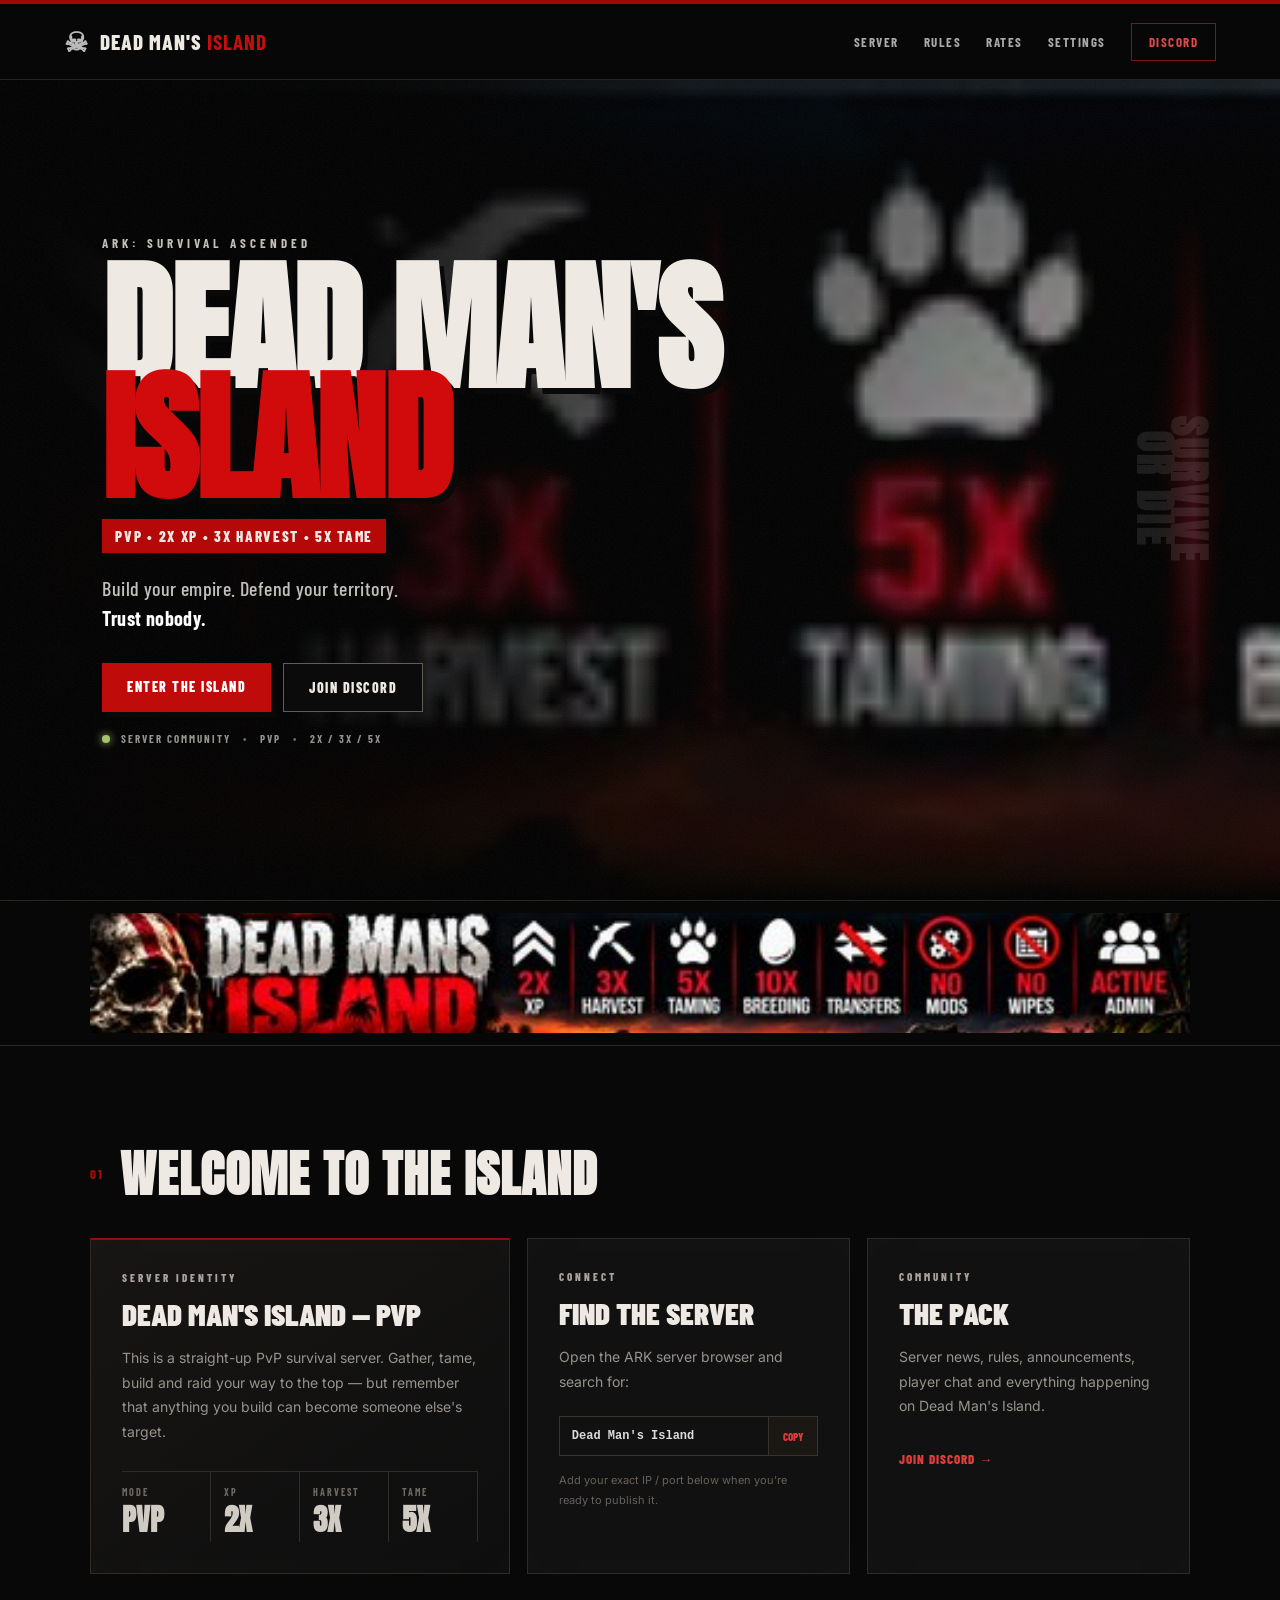
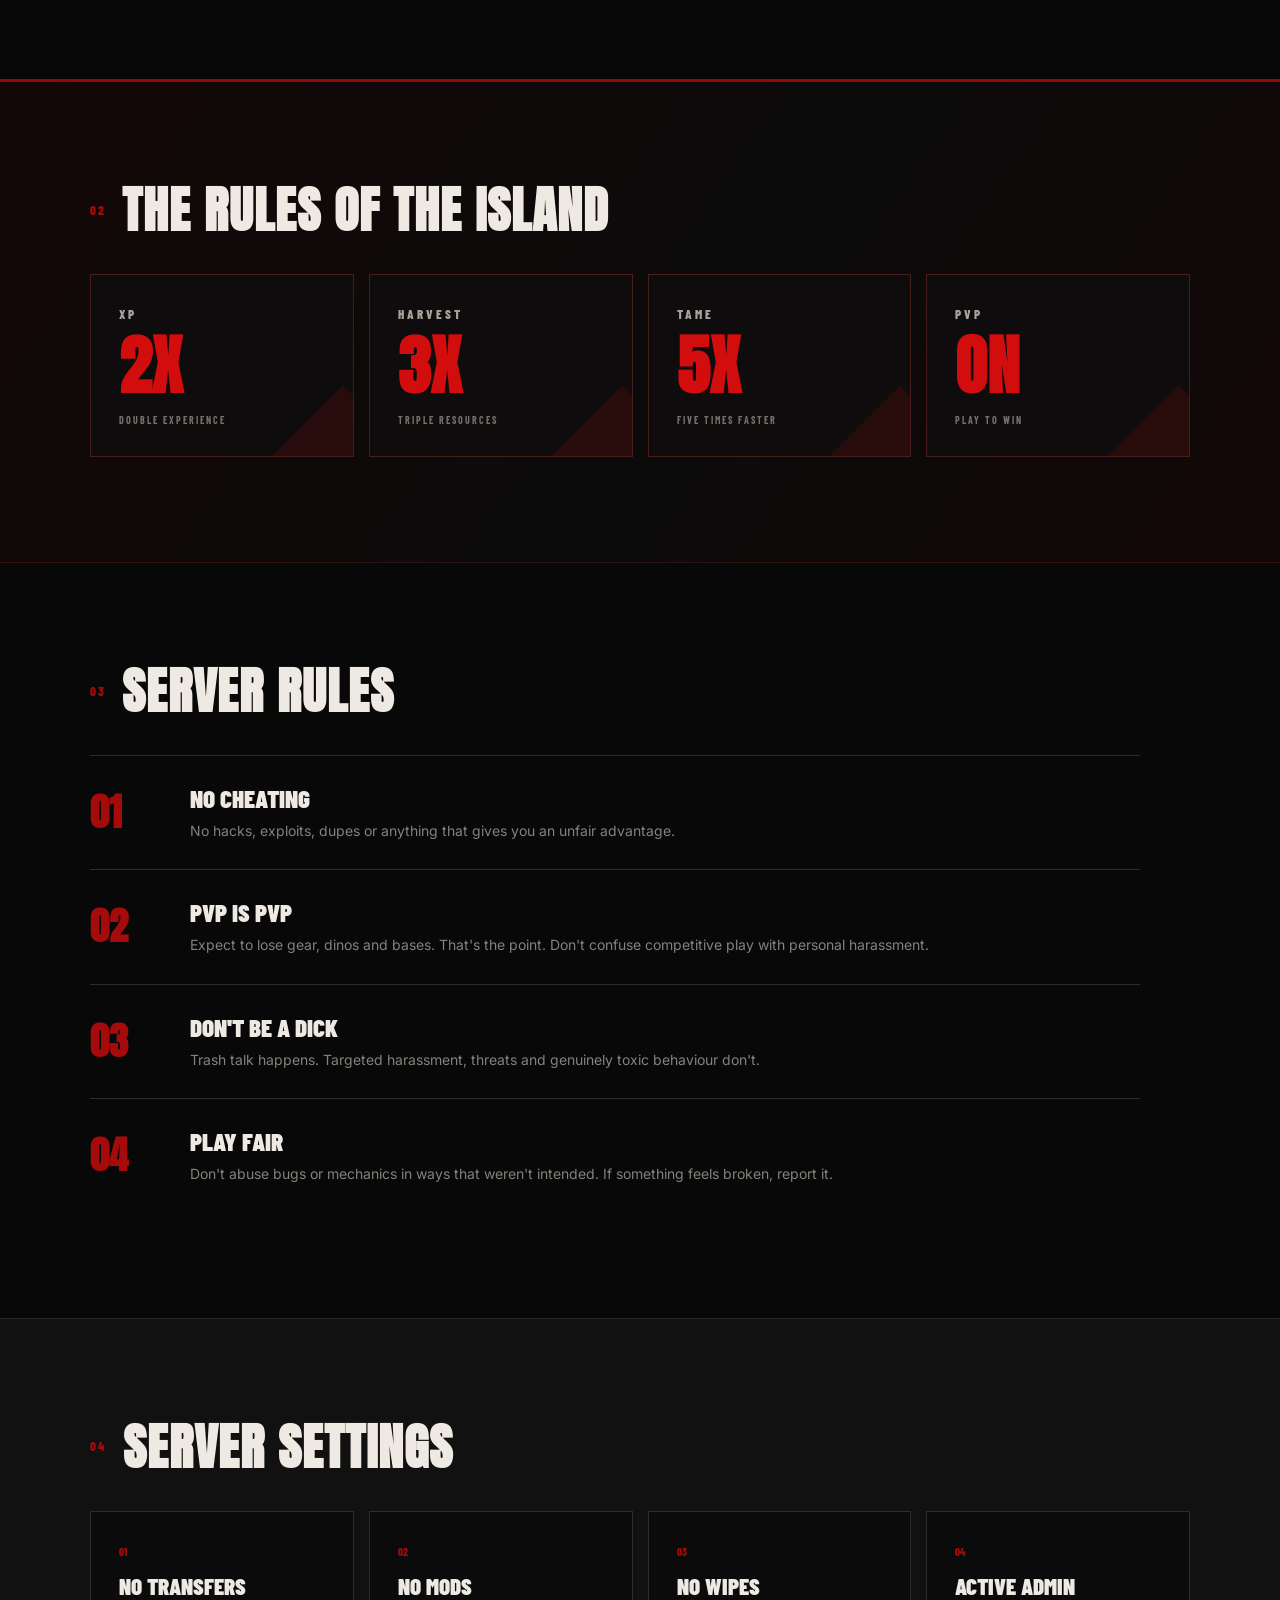
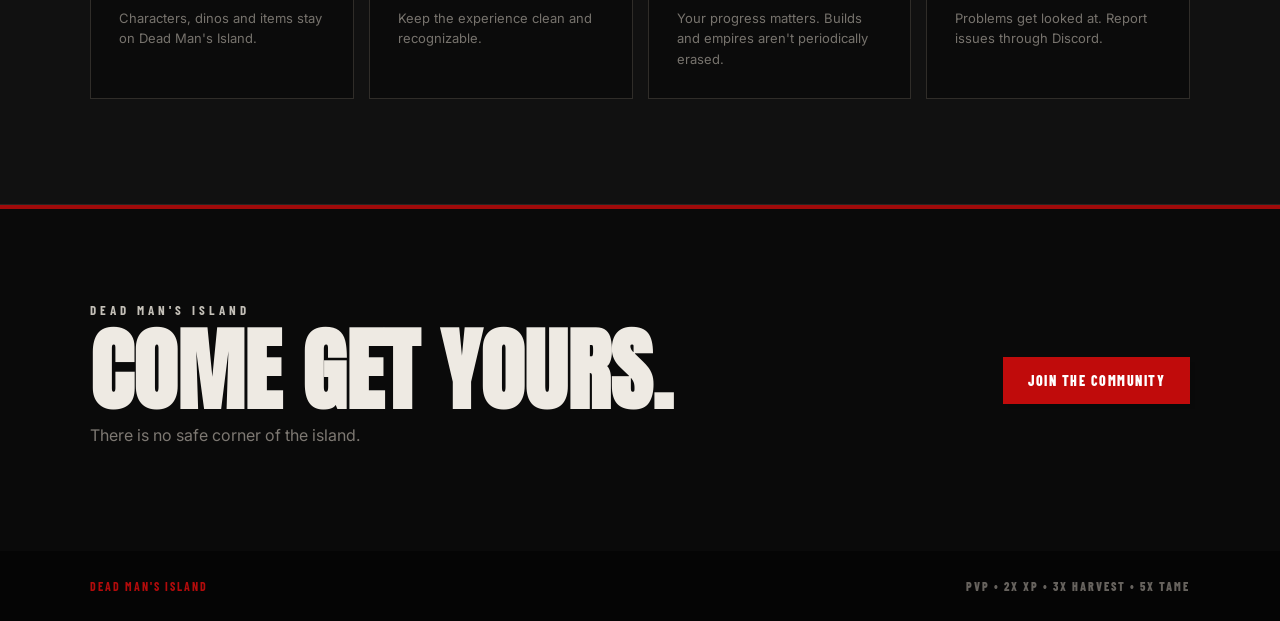
==== index.html @ c7a69f1f "Add files via upload" ====
<!doctype html>
<html lang="en">
<head>
<meta charset="utf-8">
<meta name="viewport" content="width=device-width,initial-scale=1">
<title>Dead Man's Island — PvP ARK: Survival Ascended</title>
<meta name="description" content="Dead Man's Island — PvP ARK: Survival Ascended server. 2X XP • 3X Harvest • 5X Tame • No Transfers • No Mods • No Wipes.">
<link rel="preconnect" href="https://fonts.googleapis.com">
<link rel="preconnect" href="https://fonts.gstatic.com" crossorigin>
<link href="https://fonts.googleapis.com/css2?family=Anton&family=Barlow+Condensed:wght@400;500;600;700;800;900&family=Inter:wght@400;600;700;800&display=swap" rel="stylesheet">
<link rel="stylesheet" href="style.css">
</head>
<body>
<div class="bloodline"></div>

<header class="nav">
  <a class="brand" href="#">
    <span class="brand-mark">☠</span>
    <span>DEAD MAN'S <b>ISLAND</b></span>
  </a>
  <nav>
    <a href="#server">SERVER</a>
    <a href="#rules">RULES</a>
    <a href="#rates">RATES</a>
    <a href="#mods">SETTINGS</a>
    <a class="nav-btn" href="#" id="discordNav">DISCORD</a>
  </nav>
</header>

<main>
<section class="hero">
  <div class="hero-art"></div>
  <div class="hero-grain"></div>
  <div class="hero-content">
    <div class="mini">ARK: SURVIVAL ASCENDED</div>
    <h1>DEAD MAN'S<br><span>ISLAND</span></h1>
    <div class="tag">PVP • 2X XP • 3X HARVEST • 5X TAME</div>
    <p>Build your empire. Defend your territory.<br><strong>Trust nobody.</strong></p>
    <div class="actions">
      <a class="btn red" href="#server">ENTER THE ISLAND</a>
      <a class="btn dark" href="#" id="discordHero">JOIN DISCORD</a>
    </div>
    <div class="status"><i></i> SERVER COMMUNITY <b>•</b> PVP <b>•</b> 2X / 3X / 5X</div>
  </div>
  <div class="side-stamp">SURVIVE<br>OR DIE</div>
</section>

<section class="banner-strip">
  <img src="assets/server-banner.jpg" alt="Dead Man's Island server banner">
</section>

<section id="server" class="section">
  <div class="section-head"><span>01</span><h2>WELCOME TO THE ISLAND</h2></div>
  <div class="cards">
    <article class="card big">
      <div class="kicker">SERVER IDENTITY</div>
      <h3>DEAD MAN'S ISLAND — PVP</h3>
      <p>This is a straight-up PvP survival server. Gather, tame, build and raid your way to the top — but remember that anything you build can become someone else's target.</p>
      <div class="facts">
        <div><small>MODE</small><b>PVP</b></div>
        <div><small>XP</small><b>2X</b></div>
        <div><small>HARVEST</small><b>3X</b></div>
        <div><small>TAME</small><b>5X</b></div>
      </div>
    </article>
    <article class="card">
      <div class="kicker">CONNECT</div>
      <h3>FIND THE SERVER</h3>
      <p>Open the ARK server browser and search for:</p>
      <div class="server-name"><span id="serverName">Dead Man's Island</span><button onclick="copyText('serverName')">COPY</button></div>
      <small class="muted">Add your exact IP / port below when you're ready to publish it.</small>
    </article>
    <article class="card">
      <div class="kicker">COMMUNITY</div>
      <h3>THE PACK</h3>
      <p>Server news, rules, announcements, player chat and everything happening on Dead Man's Island.</p>
      <a class="arrow" href="#" id="discordCard">JOIN DISCORD →</a>
    </article>
  </div>
</section>

<section id="rates" class="section blood">
  <div class="section-head"><span>02</span><h2>THE RULES OF THE ISLAND</h2></div>
  <div class="rate-grid">
    <div class="rate"><span>XP</span><strong>2X</strong><em>DOUBLE EXPERIENCE</em></div>
    <div class="rate"><span>HARVEST</span><strong>3X</strong><em>TRIPLE RESOURCES</em></div>
    <div class="rate"><span>TAME</span><strong>5X</strong><em>FIVE TIMES FASTER</em></div>
    <div class="rate"><span>PVP</span><strong>ON</strong><em>PLAY TO WIN</em></div>
  </div>
</section>

<section id="rules" class="section">
  <div class="section-head"><span>03</span><h2>SERVER RULES</h2></div>
  <div class="rule-list">
    <div class="rule"><b>01</b><div><h3>NO CHEATING</h3><p>No hacks, exploits, dupes or anything that gives you an unfair advantage.</p></div></div>
    <div class="rule"><b>02</b><div><h3>PVP IS PVP</h3><p>Expect to lose gear, dinos and bases. That's the point. Don't confuse competitive play with personal harassment.</p></div></div>
    <div class="rule"><b>03</b><div><h3>DON'T BE A DICK</h3><p>Trash talk happens. Targeted harassment, threats and genuinely toxic behaviour don't.</p></div></div>
    <div class="rule"><b>04</b><div><h3>PLAY FAIR</h3><p>Don't abuse bugs or mechanics in ways that weren't intended. If something feels broken, report it.</p></div></div>
  </div>
</section>

<section id="mods" class="section dark">
  <div class="section-head"><span>04</span><h2>SERVER SETTINGS</h2></div>
  <div class="setting-grid">
    <div><span>01</span><h3>NO TRANSFERS</h3><p>Characters, dinos and items stay on Dead Man's Island.</p></div>
    <div><span>02</span><h3>NO MODS</h3><p>Keep the experience clean and recognizable.</p></div>
    <div><span>03</span><h3>NO WIPES</h3><p>Your progress matters. Builds and empires aren't periodically erased.</p></div>
    <div><span>04</span><h3>ACTIVE ADMIN</h3><p>Problems get looked at. Report issues through Discord.</p></div>
  </div>
</section>

<section class="cta">
  <div>
    <span class="mini">DEAD MAN'S ISLAND</span>
    <h2>COME GET YOURS.</h2>
    <p>There is no safe corner of the island.</p>
  </div>
  <a class="btn red" href="#" id="discordBottom">JOIN THE COMMUNITY</a>
</section>
</main>

<footer>
  <strong>DEAD MAN'S ISLAND</strong>
  <span>PVP • 2X XP • 3X HARVEST • 5X TAME</span>
</footer>
<script src="script.js"></script>
</body>
</html>
---- style.css ----
*{box-sizing:border-box}html{scroll-behavior:smooth}body{margin:0;background:#080808;color:#eeeae3;font-family:Inter,Arial,sans-serif}.bloodline{height:4px;background:#9e0909;box-shadow:0 0 18px #8d0505}a{text-decoration:none;color:inherit}.nav{height:76px;padding:0 5vw;display:flex;align-items:center;justify-content:space-between;background:#070707;border-bottom:1px solid #28231f;position:sticky;top:0;z-index:30}.brand{display:flex;align-items:center;gap:11px;font:800 21px "Barlow Condensed";letter-spacing:1px}.brand b{color:#c70d0d}.brand-mark{font-size:27px;color:#bbb}.nav nav{display:flex;align-items:center;gap:25px;font:700 13px "Barlow Condensed";letter-spacing:1.5px;color:#aaa}.nav nav a:hover{color:#fff}.nav-btn{padding:10px 17px;border:1px solid #7d1717;color:#e24a4a!important}.hero{height:760px;min-height:calc(100vh - 80px);position:relative;overflow:hidden;display:flex;align-items:center;background:#090909}.hero-art{position:absolute;inset:0;background-image:linear-gradient(90deg,#080808 0%,rgba(8,8,8,.91) 28%,rgba(8,8,8,.53) 58%,rgba(8,8,8,.25)),linear-gradient(0deg,#080808 0%,transparent 32%,rgba(0,0,0,.35)),url("assets/server-banner.jpg");background-size:auto,auto,cover;background-position:center;background-repeat:no-repeat;filter:saturate(1.15) contrast(1.08)}.hero-grain{position:absolute;inset:0;opacity:.16;background-image:url("data:image/svg+xml,%3Csvg xmlns='http://www.w3.org/2000/svg' width='140' height='140'%3E%3Cfilter id='n'%3E%3CfeTurbulence type='fractalNoise' baseFrequency='.8' numOctaves='3' stitchTiles='stitch'/%3E%3C/filter%3E%3Crect width='100%25' height='100%25' filter='url(%23n)' opacity='.4'/%3E%3C/svg%3E")}.hero-content{position:relative;z-index:2;margin-left:8vw;max-width:850px}.mini{font:700 13px "Barlow Condensed";letter-spacing:4px;color:#c4c0b8}.hero h1{font:900 clamp(75px,11vw,165px)/.78 Anton,"Barlow Condensed",sans-serif;letter-spacing:-2px;margin:23px 0 25px;text-shadow:5px 6px 0 #090909}.hero h1 span{color:#d10b0b}.tag{display:inline-block;background:#b50909;padding:8px 13px;font:800 15px "Barlow Condensed";letter-spacing:1.7px;box-shadow:5px 5px 0 #080808}.hero p{font:500 20px/1.5 "Barlow Condensed";color:#c2c0ba;letter-spacing:.4px}.hero p strong{color:#fff}.actions{display:flex;gap:12px;margin:30px 0 20px}.btn{padding:15px 25px;font:800 14px "Barlow Condensed";letter-spacing:1.5px}.btn.red{background:#c00b0b;color:#fff;box-shadow:5px 5px 0 #090909}.btn.red:hover{background:#e01313}.btn.dark{background:#0b0b0b;border:1px solid #625d57}.status{font:700 11px "Barlow Condensed";letter-spacing:2px;color:#96938e}.status i{display:inline-block;width:8px;height:8px;background:#a8c36e;border-radius:50%;margin-right:7px;box-shadow:0 0 9px #a8c36e}.status b{color:#6e6963;margin:0 8px}.side-stamp{position:absolute;right:35px;top:50%;transform:translateY(-50%) rotate(90deg);font:900 42px/.8 Anton;color:#fff;opacity:.09;letter-spacing:3px;text-align:center}.banner-strip{background:#070707;border-top:1px solid #2a2622;border-bottom:1px solid #2a2622;padding:12px 7vw}.banner-strip img{display:block;width:100%;max-height:120px;object-fit:cover;object-position:center}.section{padding:105px 7vw}.section.dark{background:#111;border-top:1px solid #282522;border-bottom:1px solid #282522}.section.blood{background:linear-gradient(125deg,#140707,#0b0b0b 55%,#130707);border-top:3px solid #940808;border-bottom:1px solid #351313}.section-head{display:flex;gap:16px;align-items:center;margin-bottom:42px}.section-head span{font:800 13px "Barlow Condensed";color:#a50b0b;letter-spacing:2px}.section-head h2{font:900 50px/.9 Anton,"Barlow Condensed";margin:0;letter-spacing:1px}.cards{display:grid;grid-template-columns:1.3fr 1fr 1fr;gap:17px}.card{background:#111;border:1px solid #302b27;padding:31px;min-height:270px;box-shadow:inset 0 0 35px rgba(255,255,255,.015)}.card.big{background:linear-gradient(145deg,#171514,#0e0e0e);border-top:2px solid #9d0909}.kicker{font:800 11px "Barlow Condensed";letter-spacing:3px;color:#a9a39b}.card h3{font:900 31px "Barlow Condensed";margin:11px 0 13px}.card p{font-size:14px;line-height:1.75;color:#97938d}.facts{display:grid;grid-template-columns:repeat(4,1fr);margin-top:27px;border-top:1px solid #302c28}.facts div{padding-top:14px;border-right:1px solid #302c28;padding-left:13px}.facts div:first-child{padding-left:0}.facts small{display:block;font:700 10px "Barlow Condensed";letter-spacing:2px;color:#6f6a65}.facts b{font:900 29px Anton;color:#d0cbc3}.server-name{display:flex;border:1px solid #39332e;margin:22px 0 12px}.server-name span{flex:1;padding:12px;font:600 12px monospace;color:#ddd}.server-name button{border:0;border-left:1px solid #39332e;background:#1a1715;color:#e23b3b;font:800 11px "Barlow Condensed";padding:0 14px;cursor:pointer}.muted{font-size:11px;color:#66615c}.arrow{display:inline-block;margin-top:18px;color:#e23d3d;font:800 13px "Barlow Condensed";letter-spacing:1px}.rate-grid{display:grid;grid-template-columns:repeat(4,1fr);gap:15px}.rate{border:1px solid #4a1d1d;background:#0e0c0c;padding:28px;position:relative;overflow:hidden}.rate:after{content:"";position:absolute;width:100px;height:100px;right:-40px;bottom:-50px;background:#9f0808;transform:rotate(45deg);opacity:.18}.rate span{font:800 13px "Barlow Condensed";letter-spacing:3px;color:#a9a39c}.rate strong{display:block;font:900 65px Anton;color:#d20d0d;line-height:1;margin:10px 0}.rate em{font:700 10px "Barlow Condensed";font-style:normal;letter-spacing:2px;color:#76716b}.rule-list{max-width:1050px}.rule{display:grid;grid-template-columns:80px 1fr;gap:20px;padding:27px 0;border-top:1px solid #302c28}.rule>b{font:900 38px Anton;color:#a50b0b}.rule h3{font:900 25px "Barlow Condensed";margin:0 0 7px}.rule p{margin:0;color:#85817b;font-size:14px;line-height:1.6}.setting-grid{display:grid;grid-template-columns:repeat(4,1fr);gap:15px}.setting-grid>div{padding:28px;border:1px solid #302d29;background:#0b0b0b}.setting-grid span{font:800 11px "Barlow Condensed";color:#a30a0a}.setting-grid h3{font:900 23px "Barlow Condensed";margin:12px 0 8px}.setting-grid p{font-size:13px;line-height:1.6;color:#77736d;margin:0}.cta{padding:90px 7vw;background:#0a0a0a;display:flex;align-items:center;justify-content:space-between;border-top:4px solid #a00a0a}.cta h2{font:900 clamp(48px,7vw,92px)/.85 Anton;margin:14px 0}.cta p{color:#7d7872}.cta .btn{margin-left:30px}footer{padding:28px 7vw;display:flex;justify-content:space-between;background:#050505;font:800 12px "Barlow Condensed";letter-spacing:2px;color:#67635e}footer strong{color:#b20b0b}@media(max-width:850px){.nav{padding:0 18px}.nav nav a:not(.nav-btn){display:none}.hero{min-height:700px}.hero-art{background-position:63% center}.hero-content{margin:0;padding:40px 25px}.hero h1{font-size:78px}.tag{font-size:12px}.cards,.rate-grid,.setting-grid{grid-template-columns:1fr}.section{padding:75px 25px}.section-head h2{font-size:40px}.facts{grid-template-columns:repeat(2,1fr)}.facts div:nth-child(3){border-top:1px solid #302c28;padding-top:12px}.banner-strip{padding:8px 12px}.cta{display:block;padding:65px 25px}.cta .btn{display:inline-block;margin:20px 0 0}footer{display:block;padding:25px}footer span{display:block;margin-top:8px}.side-stamp{display:none}}
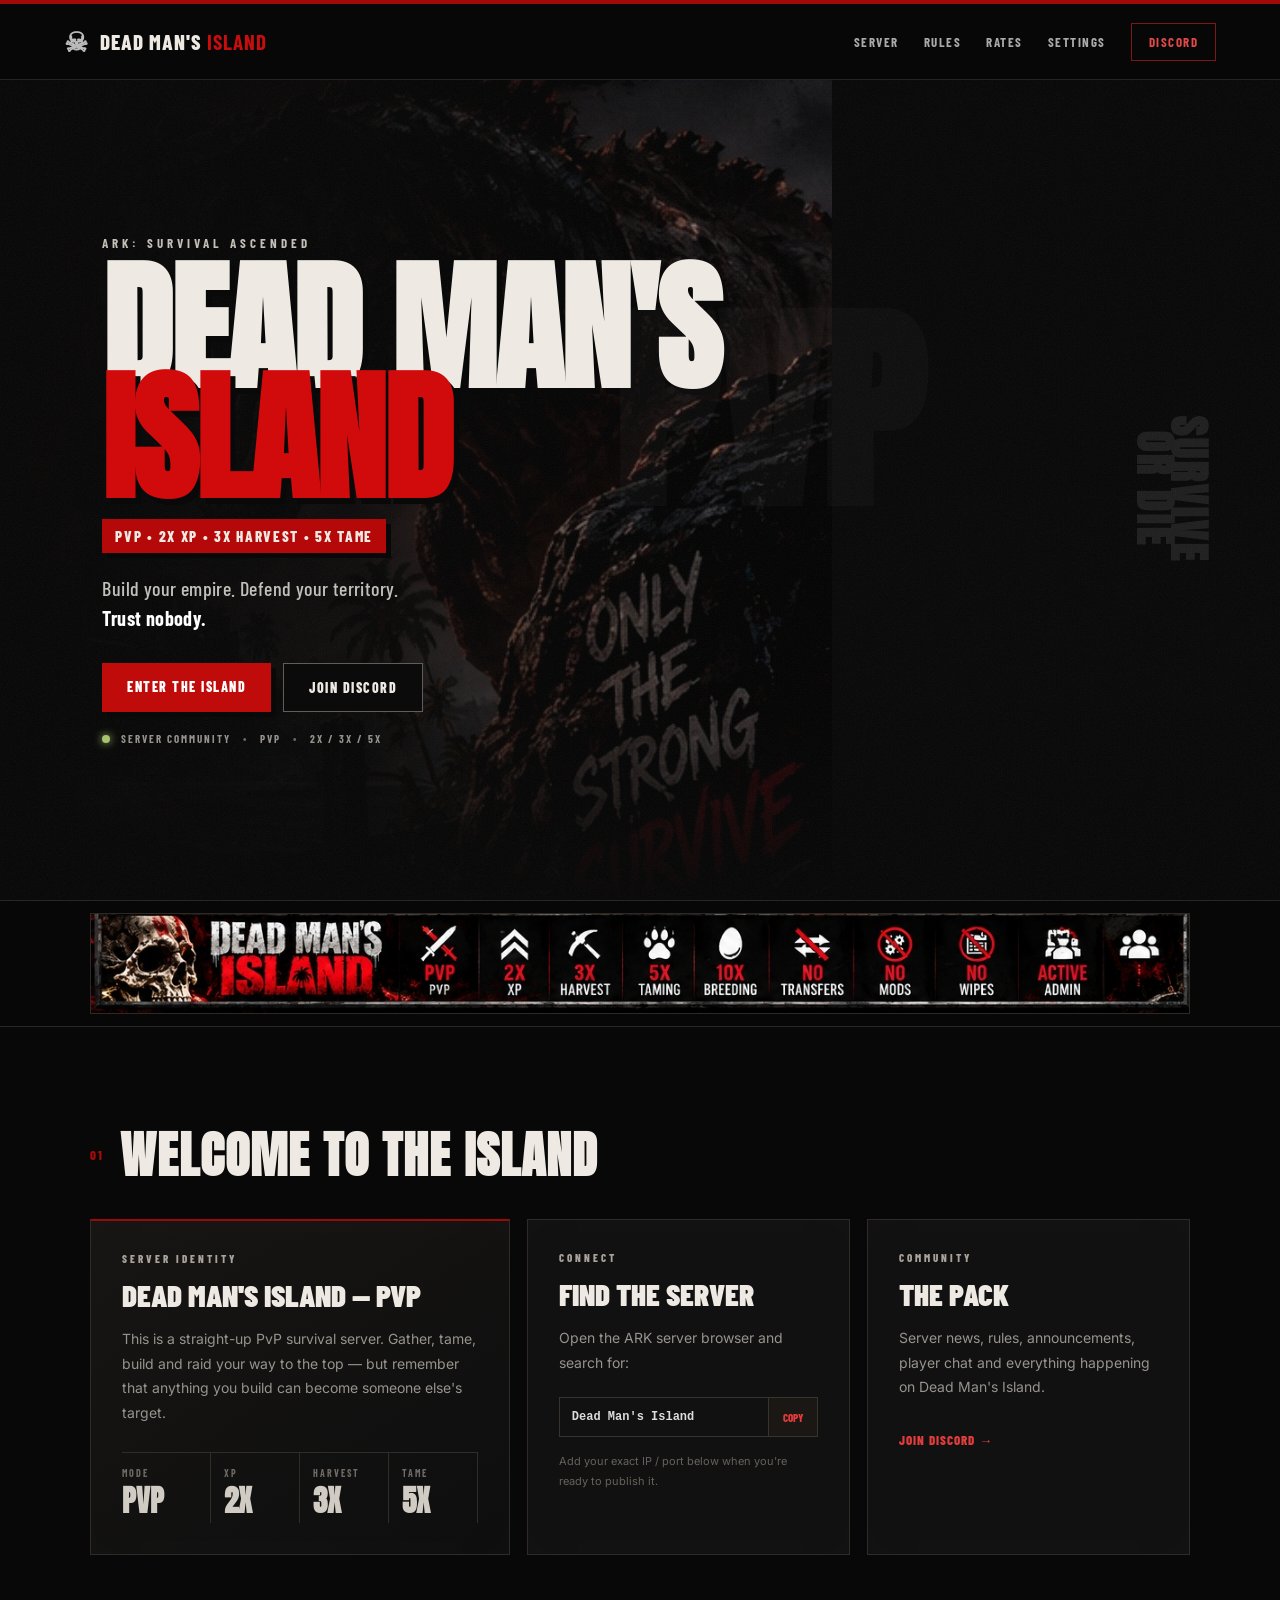
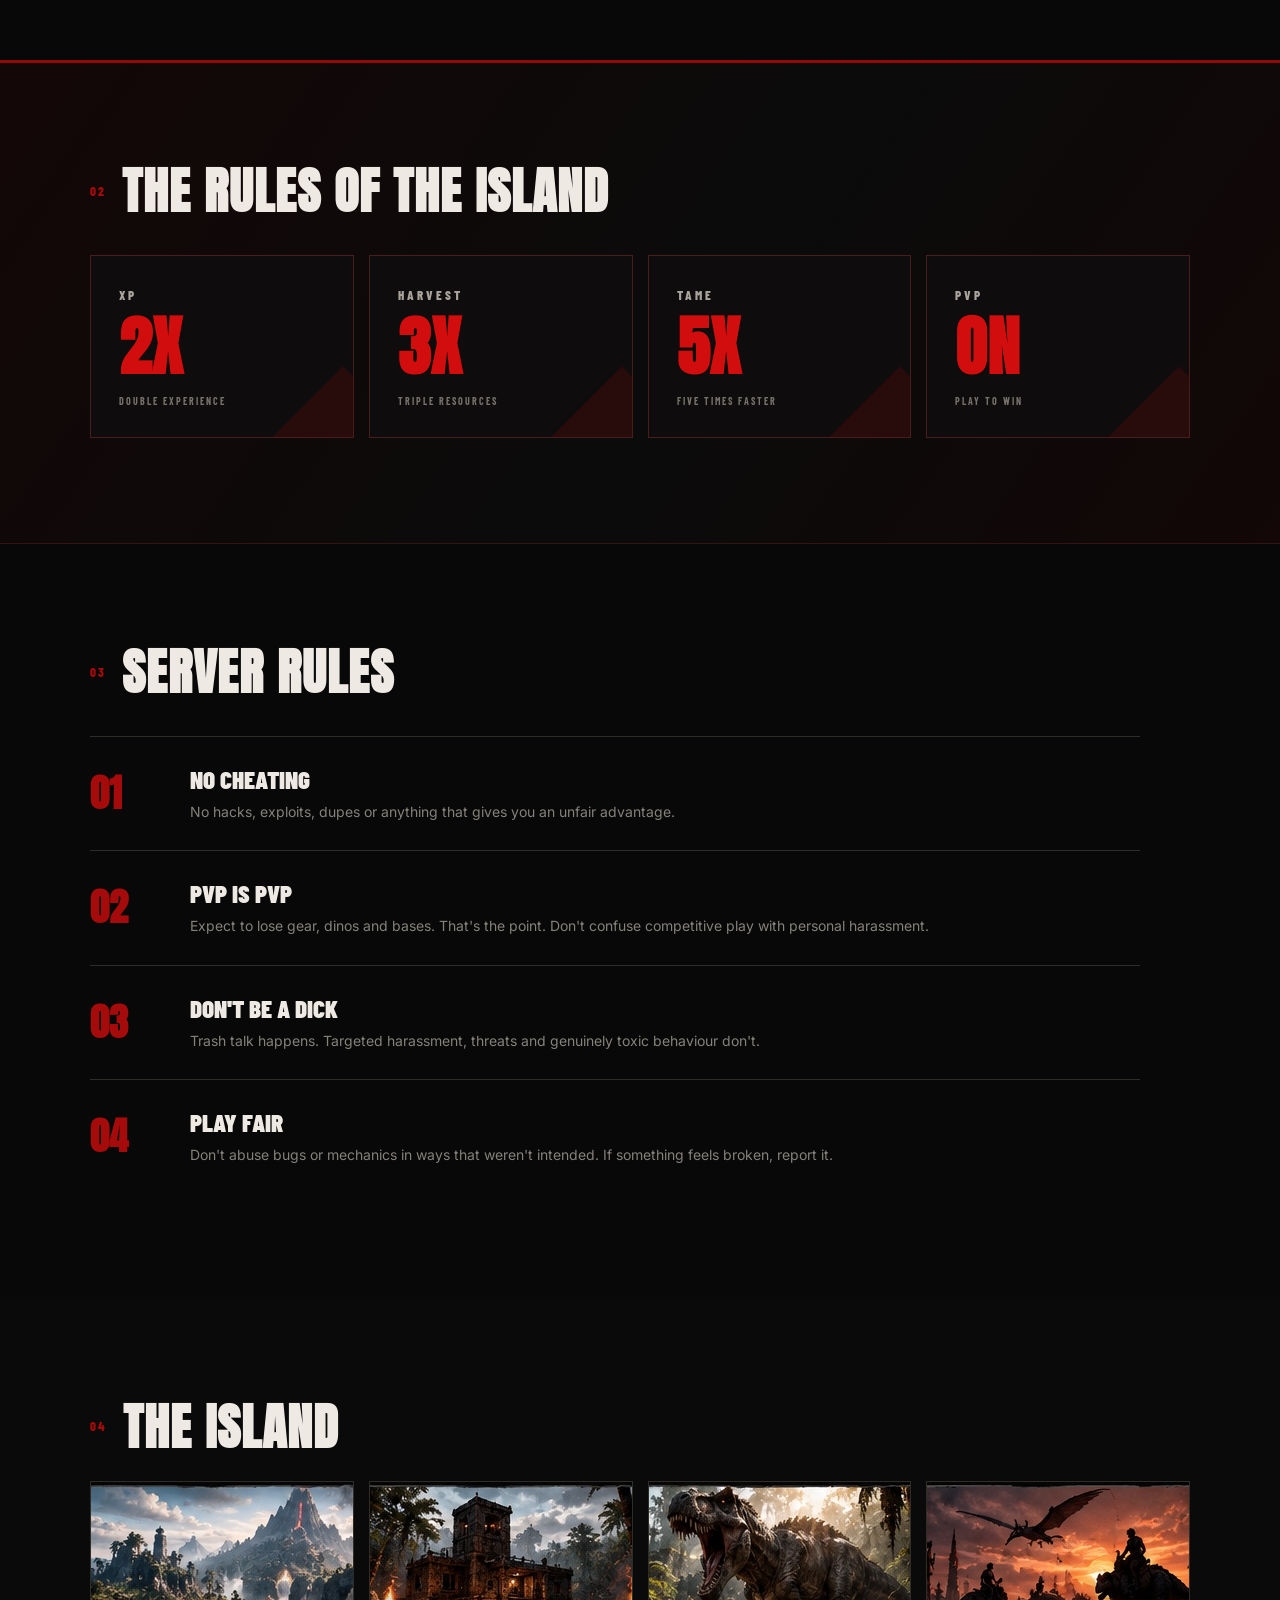
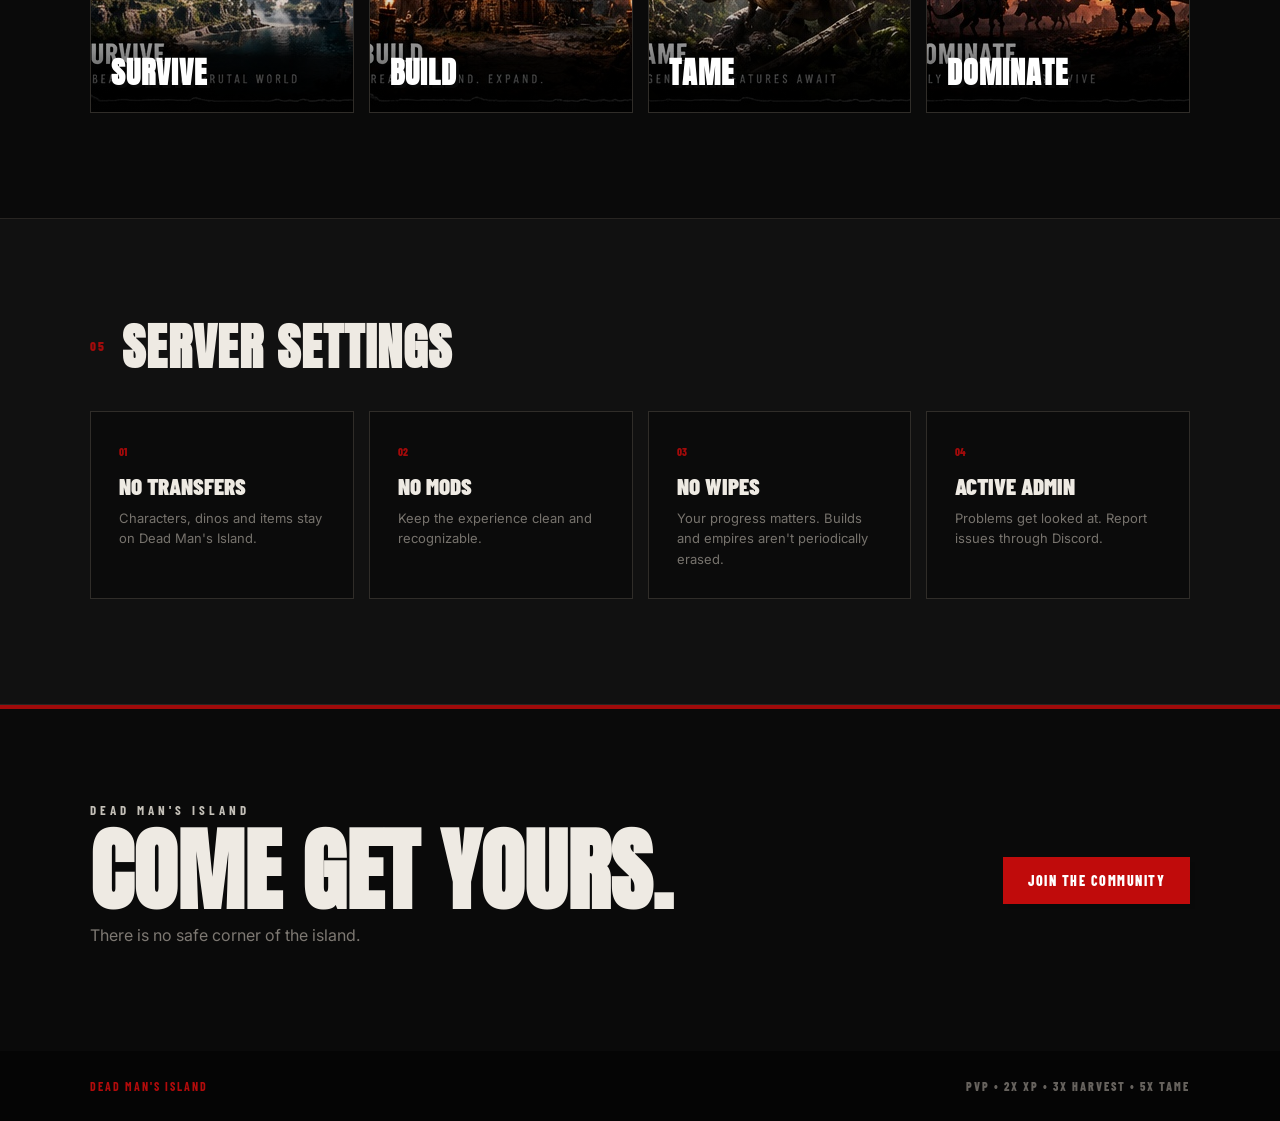
==== commit 70841ebd: "Add files via upload" ====
--- a/index.html
+++ b/index.html
@@ -29,7 +29,9 @@
 
 <main>
 <section class="hero">
-  <div class="hero-art"></div>
+  <div class="hero-bg hero-bg-left"></div>
+  <div class="hero-bg hero-bg-right"></div>
+  <div class="hero-vignette"></div>
   <div class="hero-grain"></div>
   <div class="hero-content">
     <div class="mini">ARK: SURVIVAL ASCENDED</div>
@@ -46,7 +48,7 @@
 </section>
 
 <section class="banner-strip">
-  <img src="assets/server-banner.jpg" alt="Dead Man's Island server banner">
+  <img src="assets/rates-banner.jpg" alt="Dead Man's Island server banner">
 </section>
 
 <section id="server" class="section">
@@ -99,8 +101,18 @@
   </div>
 </section>
 
+<section id="showcase" class="section showcase">
+  <div class="section-head"><span>04</span><h2>THE ISLAND</h2></div>
+  <div class="visual-grid">
+    <a class="visual survive" href="#server"><img src="assets/survive.jpg" alt="Survive — Dead Man's Island"><span>SURVIVE</span></a>
+    <a class="visual build" href="#server"><img src="assets/build.jpg" alt="Build — Dead Man's Island"><span>BUILD</span></a>
+    <a class="visual tame" href="#rates"><img src="assets/tame.jpg" alt="Tame — Dead Man's Island"><span>TAME</span></a>
+    <a class="visual dominate" href="#rules"><img src="assets/dominate.jpg" alt="Dominate — Dead Man's Island"><span>DOMINATE</span></a>
+  </div>
+</section>
+
 <section id="mods" class="section dark">
-  <div class="section-head"><span>04</span><h2>SERVER SETTINGS</h2></div>
+  <div class="section-head"><span>05</span><h2>SERVER SETTINGS</h2></div>
   <div class="setting-grid">
     <div><span>01</span><h3>NO TRANSFERS</h3><p>Characters, dinos and items stay on Dead Man's Island.</p></div>
     <div><span>02</span><h3>NO MODS</h3><p>Keep the experience clean and recognizable.</p></div>
--- a/style.css
+++ b/style.css
@@ -1 +1,4 @@
-*{box-sizing:border-box}html{scroll-behavior:smooth}body{margin:0;background:#080808;color:#eeeae3;font-family:Inter,Arial,sans-serif}.bloodline{height:4px;background:#9e0909;box-shadow:0 0 18px #8d0505}a{text-decoration:none;color:inherit}.nav{height:76px;padding:0 5vw;display:flex;align-items:center;justify-content:space-between;background:#070707;border-bottom:1px solid #28231f;position:sticky;top:0;z-index:30}.brand{display:flex;align-items:center;gap:11px;font:800 21px "Barlow Condensed";letter-spacing:1px}.brand b{color:#c70d0d}.brand-mark{font-size:27px;color:#bbb}.nav nav{display:flex;align-items:center;gap:25px;font:700 13px "Barlow Condensed";letter-spacing:1.5px;color:#aaa}.nav nav a:hover{color:#fff}.nav-btn{padding:10px 17px;border:1px solid #7d1717;color:#e24a4a!important}.hero{height:760px;min-height:calc(100vh - 80px);position:relative;overflow:hidden;display:flex;align-items:center;background:#090909}.hero-art{position:absolute;inset:0;background-image:linear-gradient(90deg,#080808 0%,rgba(8,8,8,.91) 28%,rgba(8,8,8,.53) 58%,rgba(8,8,8,.25)),linear-gradient(0deg,#080808 0%,transparent 32%,rgba(0,0,0,.35)),url("assets/server-banner.jpg");background-size:auto,auto,cover;background-position:center;background-repeat:no-repeat;filter:saturate(1.15) contrast(1.08)}.hero-grain{position:absolute;inset:0;opacity:.16;background-image:url("data:image/svg+xml,%3Csvg xmlns='http://www.w3.org/2000/svg' width='140' height='140'%3E%3Cfilter id='n'%3E%3CfeTurbulence type='fractalNoise' baseFrequency='.8' numOctaves='3' stitchTiles='stitch'/%3E%3C/filter%3E%3Crect width='100%25' height='100%25' filter='url(%23n)' opacity='.4'/%3E%3C/svg%3E")}.hero-content{position:relative;z-index:2;margin-left:8vw;max-width:850px}.mini{font:700 13px "Barlow Condensed";letter-spacing:4px;color:#c4c0b8}.hero h1{font:900 clamp(75px,11vw,165px)/.78 Anton,"Barlow Condensed",sans-serif;letter-spacing:-2px;margin:23px 0 25px;text-shadow:5px 6px 0 #090909}.hero h1 span{color:#d10b0b}.tag{display:inline-block;background:#b50909;padding:8px 13px;font:800 15px "Barlow Condensed";letter-spacing:1.7px;box-shadow:5px 5px 0 #080808}.hero p{font:500 20px/1.5 "Barlow Condensed";color:#c2c0ba;letter-spacing:.4px}.hero p strong{color:#fff}.actions{display:flex;gap:12px;margin:30px 0 20px}.btn{padding:15px 25px;font:800 14px "Barlow Condensed";letter-spacing:1.5px}.btn.red{background:#c00b0b;color:#fff;box-shadow:5px 5px 0 #090909}.btn.red:hover{background:#e01313}.btn.dark{background:#0b0b0b;border:1px solid #625d57}.status{font:700 11px "Barlow Condensed";letter-spacing:2px;color:#96938e}.status i{display:inline-block;width:8px;height:8px;background:#a8c36e;border-radius:50%;margin-right:7px;box-shadow:0 0 9px #a8c36e}.status b{color:#6e6963;margin:0 8px}.side-stamp{position:absolute;right:35px;top:50%;transform:translateY(-50%) rotate(90deg);font:900 42px/.8 Anton;color:#fff;opacity:.09;letter-spacing:3px;text-align:center}.banner-strip{background:#070707;border-top:1px solid #2a2622;border-bottom:1px solid #2a2622;padding:12px 7vw}.banner-strip img{display:block;width:100%;max-height:120px;object-fit:cover;object-position:center}.section{padding:105px 7vw}.section.dark{background:#111;border-top:1px solid #282522;border-bottom:1px solid #282522}.section.blood{background:linear-gradient(125deg,#140707,#0b0b0b 55%,#130707);border-top:3px solid #940808;border-bottom:1px solid #351313}.section-head{display:flex;gap:16px;align-items:center;margin-bottom:42px}.section-head span{font:800 13px "Barlow Condensed";color:#a50b0b;letter-spacing:2px}.section-head h2{font:900 50px/.9 Anton,"Barlow Condensed";margin:0;letter-spacing:1px}.cards{display:grid;grid-template-columns:1.3fr 1fr 1fr;gap:17px}.card{background:#111;border:1px solid #302b27;padding:31px;min-height:270px;box-shadow:inset 0 0 35px rgba(255,255,255,.015)}.card.big{background:linear-gradient(145deg,#171514,#0e0e0e);border-top:2px solid #9d0909}.kicker{font:800 11px "Barlow Condensed";letter-spacing:3px;color:#a9a39b}.card h3{font:900 31px "Barlow Condensed";margin:11px 0 13px}.card p{font-size:14px;line-height:1.75;color:#97938d}.facts{display:grid;grid-template-columns:repeat(4,1fr);margin-top:27px;border-top:1px solid #302c28}.facts div{padding-top:14px;border-right:1px solid #302c28;padding-left:13px}.facts div:first-child{padding-left:0}.facts small{display:block;font:700 10px "Barlow Condensed";letter-spacing:2px;color:#6f6a65}.facts b{font:900 29px Anton;color:#d0cbc3}.server-name{display:flex;border:1px solid #39332e;margin:22px 0 12px}.server-name span{flex:1;padding:12px;font:600 12px monospace;color:#ddd}.server-name button{border:0;border-left:1px solid #39332e;background:#1a1715;color:#e23b3b;font:800 11px "Barlow Condensed";padding:0 14px;cursor:pointer}.muted{font-size:11px;color:#66615c}.arrow{display:inline-block;margin-top:18px;color:#e23d3d;font:800 13px "Barlow Condensed";letter-spacing:1px}.rate-grid{display:grid;grid-template-columns:repeat(4,1fr);gap:15px}.rate{border:1px solid #4a1d1d;background:#0e0c0c;padding:28px;position:relative;overflow:hidden}.rate:after{content:"";position:absolute;width:100px;height:100px;right:-40px;bottom:-50px;background:#9f0808;transform:rotate(45deg);opacity:.18}.rate span{font:800 13px "Barlow Condensed";letter-spacing:3px;color:#a9a39c}.rate strong{display:block;font:900 65px Anton;color:#d20d0d;line-height:1;margin:10px 0}.rate em{font:700 10px "Barlow Condensed";font-style:normal;letter-spacing:2px;color:#76716b}.rule-list{max-width:1050px}.rule{display:grid;grid-template-columns:80px 1fr;gap:20px;padding:27px 0;border-top:1px solid #302c28}.rule>b{font:900 38px Anton;color:#a50b0b}.rule h3{font:900 25px "Barlow Condensed";margin:0 0 7px}.rule p{margin:0;color:#85817b;font-size:14px;line-height:1.6}.setting-grid{display:grid;grid-template-columns:repeat(4,1fr);gap:15px}.setting-grid>div{padding:28px;border:1px solid #302d29;background:#0b0b0b}.setting-grid span{font:800 11px "Barlow Condensed";color:#a30a0a}.setting-grid h3{font:900 23px "Barlow Condensed";margin:12px 0 8px}.setting-grid p{font-size:13px;line-height:1.6;color:#77736d;margin:0}.cta{padding:90px 7vw;background:#0a0a0a;display:flex;align-items:center;justify-content:space-between;border-top:4px solid #a00a0a}.cta h2{font:900 clamp(48px,7vw,92px)/.85 Anton;margin:14px 0}.cta p{color:#7d7872}.cta .btn{margin-left:30px}footer{padding:28px 7vw;display:flex;justify-content:space-between;background:#050505;font:800 12px "Barlow Condensed";letter-spacing:2px;color:#67635e}footer strong{color:#b20b0b}@media(max-width:850px){.nav{padding:0 18px}.nav nav a:not(.nav-btn){display:none}.hero{min-height:700px}.hero-art{background-position:63% center}.hero-content{margin:0;padding:40px 25px}.hero h1{font-size:78px}.tag{font-size:12px}.cards,.rate-grid,.setting-grid{grid-template-columns:1fr}.section{padding:75px 25px}.section-head h2{font-size:40px}.facts{grid-template-columns:repeat(2,1fr)}.facts div:nth-child(3){border-top:1px solid #302c28;padding-top:12px}.banner-strip{padding:8px 12px}.cta{display:block;padding:65px 25px}.cta .btn{display:inline-block;margin:20px 0 0}footer{display:block;padding:25px}footer span{display:block;margin-top:8px}.side-stamp{display:none}}+*{box-sizing:border-box}html{scroll-behavior:smooth}body{margin:0;background:#080808;color:#eeeae3;font-family:Inter,Arial,sans-serif}.bloodline{height:4px;background:#9e0909;box-shadow:0 0 18px #8d0505}a{text-decoration:none;color:inherit}.nav{height:76px;padding:0 5vw;display:flex;align-items:center;justify-content:space-between;background:#070707;border-bottom:1px solid #28231f;position:sticky;top:0;z-index:30}.brand{display:flex;align-items:center;gap:11px;font:800 21px "Barlow Condensed";letter-spacing:1px}.brand b{color:#c70d0d}.brand-mark{font-size:27px;color:#bbb}.nav nav{display:flex;align-items:center;gap:25px;font:700 13px "Barlow Condensed";letter-spacing:1.5px;color:#aaa}.nav nav a:hover{color:#fff}.nav-btn{padding:10px 17px;border:1px solid #7d1717;color:#e24a4a!important}.hero{height:760px;min-height:calc(100vh - 80px);position:relative;overflow:hidden;display:flex;align-items:center;background:#070707}.hero-bg{position:absolute;inset:0;background-repeat:no-repeat;background-size:auto 100%;filter:saturate(1.08) contrast(1.06)}.hero-bg-left{left:0;width:52%;background-position:left center;background-image:url("assets/hero-left.jpg");mask-image:linear-gradient(90deg,#000 70%,transparent 100%)}.hero-bg-right{right:0;width:65%;background-position:right center;background-image:url("assets/hero-right.jpg");mask-image:linear-gradient(90deg,transparent 0%,#000 32%,#000 100%)}.hero-vignette{position:absolute;inset:0;background:linear-gradient(90deg,#050505 0%,rgba(5,5,5,.92) 28%,rgba(5,5,5,.35) 55%,rgba(5,5,5,.38) 100%),linear-gradient(0deg,#050505 0%,transparent 25%,rgba(0,0,0,.22) 100%)}.hero-grain{position:absolute;inset:0;opacity:.16;background-image:url("data:image/svg+xml,%3Csvg xmlns='http://www.w3.org/2000/svg' width='140' height='140'%3E%3Cfilter id='n'%3E%3CfeTurbulence type='fractalNoise' baseFrequency='.8' numOctaves='3' stitchTiles='stitch'/%3E%3C/filter%3E%3Crect width='100%25' height='100%25' filter='url(%23n)' opacity='.4'/%3E%3C/svg%3E")}.hero-content{position:relative;z-index:2;margin-left:8vw;max-width:850px}.mini{font:700 13px "Barlow Condensed";letter-spacing:4px;color:#c4c0b8}.hero h1{font:900 clamp(75px,11vw,165px)/.78 Anton,"Barlow Condensed",sans-serif;letter-spacing:-2px;margin:23px 0 25px;text-shadow:5px 6px 0 #090909}.hero h1 span{color:#d10b0b}.tag{display:inline-block;background:#b50909;padding:8px 13px;font:800 15px "Barlow Condensed";letter-spacing:1.7px;box-shadow:5px 5px 0 #080808}.hero p{font:500 20px/1.5 "Barlow Condensed";color:#c2c0ba;letter-spacing:.4px}.hero p strong{color:#fff}.actions{display:flex;gap:12px;margin:30px 0 20px}.btn{padding:15px 25px;font:800 14px "Barlow Condensed";letter-spacing:1.5px}.btn.red{background:#c00b0b;color:#fff;box-shadow:5px 5px 0 #090909}.btn.red:hover{background:#e01313}.btn.dark{background:#0b0b0b;border:1px solid #625d57}.status{font:700 11px "Barlow Condensed";letter-spacing:2px;color:#96938e}.status i{display:inline-block;width:8px;height:8px;background:#a8c36e;border-radius:50%;margin-right:7px;box-shadow:0 0 9px #a8c36e}.status b{color:#6e6963;margin:0 8px}.side-stamp{position:absolute;right:35px;top:50%;transform:translateY(-50%) rotate(90deg);font:900 42px/.8 Anton;color:#fff;opacity:.09;letter-spacing:3px;text-align:center}.banner-strip{background:#070707;border-top:1px solid #2a2622;border-bottom:1px solid #2a2622;padding:12px 7vw}.banner-strip img{display:block;width:100%;height:auto;max-width:1220px;margin:0 auto;image-rendering:auto;border:1px solid #2e2925}.section{padding:105px 7vw}.section.dark{background:#111;border-top:1px solid #282522;border-bottom:1px solid #282522}.section.blood{background:linear-gradient(125deg,#140707,#0b0b0b 55%,#130707);border-top:3px solid #940808;border-bottom:1px solid #351313}.section-head{display:flex;gap:16px;align-items:center;margin-bottom:42px}.section-head span{font:800 13px "Barlow Condensed";color:#a50b0b;letter-spacing:2px}.section-head h2{font:900 50px/.9 Anton,"Barlow Condensed";margin:0;letter-spacing:1px}.cards{display:grid;grid-template-columns:1.3fr 1fr 1fr;gap:17px}.card{background:#111;border:1px solid #302b27;padding:31px;min-height:270px;box-shadow:inset 0 0 35px rgba(255,255,255,.015)}.card.big{background:linear-gradient(145deg,#171514,#0e0e0e);border-top:2px solid #9d0909}.kicker{font:800 11px "Barlow Condensed";letter-spacing:3px;color:#a9a39b}.card h3{font:900 31px "Barlow Condensed";margin:11px 0 13px}.card p{font-size:14px;line-height:1.75;color:#97938d}.facts{display:grid;grid-template-columns:repeat(4,1fr);margin-top:27px;border-top:1px solid #302c28}.facts div{padding-top:14px;border-right:1px solid #302c28;padding-left:13px}.facts div:first-child{padding-left:0}.facts small{display:block;font:700 10px "Barlow Condensed";letter-spacing:2px;color:#6f6a65}.facts b{font:900 29px Anton;color:#d0cbc3}.server-name{display:flex;border:1px solid #39332e;margin:22px 0 12px}.server-name span{flex:1;padding:12px;font:600 12px monospace;color:#ddd}.server-name button{border:0;border-left:1px solid #39332e;background:#1a1715;color:#e23b3b;font:800 11px "Barlow Condensed";padding:0 14px;cursor:pointer}.muted{font-size:11px;color:#66615c}.arrow{display:inline-block;margin-top:18px;color:#e23d3d;font:800 13px "Barlow Condensed";letter-spacing:1px}.rate-grid{display:grid;grid-template-columns:repeat(4,1fr);gap:15px}.rate{border:1px solid #4a1d1d;background:#0e0c0c;padding:28px;position:relative;overflow:hidden}.rate:after{content:"";position:absolute;width:100px;height:100px;right:-40px;bottom:-50px;background:#9f0808;transform:rotate(45deg);opacity:.18}.rate span{font:800 13px "Barlow Condensed";letter-spacing:3px;color:#a9a39c}.rate strong{display:block;font:900 65px Anton;color:#d20d0d;line-height:1;margin:10px 0}.rate em{font:700 10px "Barlow Condensed";font-style:normal;letter-spacing:2px;color:#76716b}.rule-list{max-width:1050px}.showcase{background:#0a0a0a}.visual-grid{display:grid;grid-template-columns:repeat(4,1fr);gap:15px}.visual{position:relative;display:block;overflow:hidden;border:1px solid #302d29;min-height:230px;background:#0c0c0c}.visual img{width:100%;height:100%;min-height:230px;display:block;object-fit:cover;transition:transform .45s ease,filter .45s ease}.visual:after{content:"";position:absolute;inset:0;background:linear-gradient(0deg,rgba(0,0,0,.82),transparent 58%)}.visual span{position:absolute;left:20px;bottom:17px;z-index:2;font:900 30px Anton;color:#fff;letter-spacing:1px;text-shadow:3px 3px 0 #080808}.visual:hover img{transform:scale(1.05);filter:saturate(1.12) contrast(1.08)}.showcase .section-head{margin-bottom:32px}.rule{display:grid;grid-template-columns:80px 1fr;gap:20px;padding:27px 0;border-top:1px solid #302c28}.rule>b{font:900 38px Anton;color:#a50b0b}.rule h3{font:900 25px "Barlow Condensed";margin:0 0 7px}.rule p{margin:0;color:#85817b;font-size:14px;line-height:1.6}.setting-grid{display:grid;grid-template-columns:repeat(4,1fr);gap:15px}.setting-grid>div{padding:28px;border:1px solid #302d29;background:#0b0b0b}.setting-grid span{font:800 11px "Barlow Condensed";color:#a30a0a}.setting-grid h3{font:900 23px "Barlow Condensed";margin:12px 0 8px}.setting-grid p{font-size:13px;line-height:1.6;color:#77736d;margin:0}.cta{padding:90px 7vw;background:#0a0a0a;display:flex;align-items:center;justify-content:space-between;border-top:4px solid #a00a0a}.cta h2{font:900 clamp(48px,7vw,92px)/.85 Anton;margin:14px 0}.cta p{color:#7d7872}.cta .btn{margin-left:30px}footer{padding:28px 7vw;display:flex;justify-content:space-between;background:#050505;font:800 12px "Barlow Condensed";letter-spacing:2px;color:#67635e}footer strong{color:#b20b0b}@media(max-width:850px){.nav{padding:0 18px}.nav nav a:not(.nav-btn){display:none}.hero{min-height:700px}.hero-bg-left{width:60%;background-position:left center}.hero-bg-right{width:70%;background-position:right center}.hero-content{margin:0;padding:40px 25px}.hero h1{font-size:78px}.tag{font-size:12px}.cards,.rate-grid,.setting-grid,.visual-grid{grid-template-columns:1fr 1fr}.section{padding:75px 25px}.section-head h2{font-size:40px}.facts{grid-template-columns:repeat(2,1fr)}.facts div:nth-child(3){border-top:1px solid #302c28;padding-top:12px}.banner-strip{padding:8px 12px}.cta{display:block;padding:65px 25px}.cta .btn{display:inline-block;margin:20px 0 0}footer{display:block;padding:25px}footer span{display:block;margin-top:8px}.side-stamp{display:none}}
+.hero-content:after{content:"PVP";position:absolute;left:510px;top:90px;font:900 220px/.8 Anton;color:#fff;opacity:.025;pointer-events:none}.hero-content{position:relative}
+
+@media(max-width:560px){.cards,.rate-grid,.setting-grid,.visual-grid{grid-template-columns:1fr}.hero-bg-left{opacity:.55}.hero-bg-right{width:90%;opacity:.7}.hero-content{padding-top:35px}.banner-strip{padding:8px 6px}}
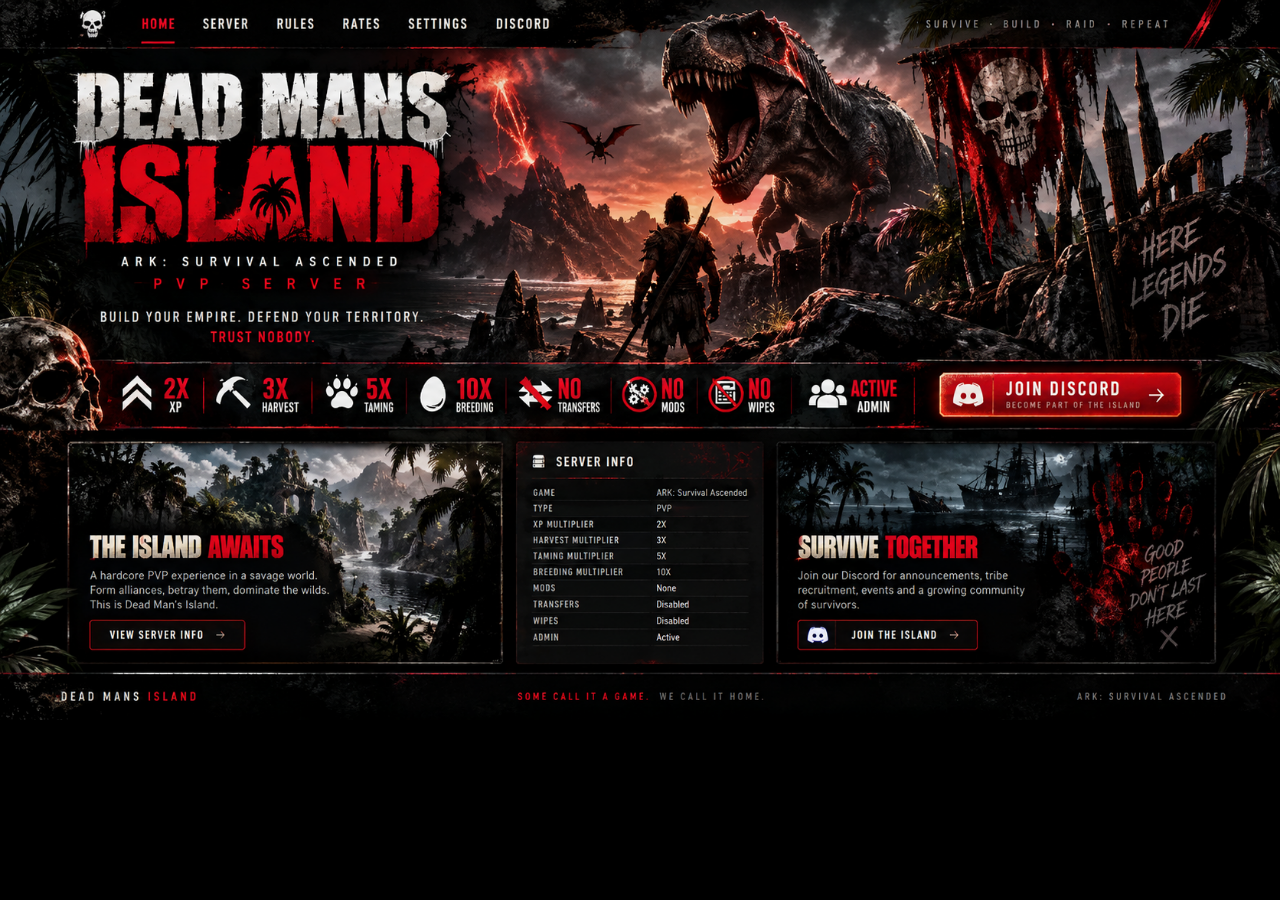
==== commit d258fd02: "Add files via upload" ====
--- a/index.html
+++ b/index.html
@@ -4,137 +4,85 @@
 <meta charset="utf-8">
 <meta name="viewport" content="width=device-width,initial-scale=1">
 <title>Dead Man's Island — PvP ARK: Survival Ascended</title>
-<meta name="description" content="Dead Man's Island — PvP ARK: Survival Ascended server. 2X XP • 3X Harvest • 5X Tame • No Transfers • No Mods • No Wipes.">
-<link rel="preconnect" href="https://fonts.googleapis.com">
-<link rel="preconnect" href="https://fonts.gstatic.com" crossorigin>
-<link href="https://fonts.googleapis.com/css2?family=Anton&family=Barlow+Condensed:wght@400;500;600;700;800;900&family=Inter:wght@400;600;700;800&display=swap" rel="stylesheet">
-<link rel="stylesheet" href="style.css">
+<meta name="description" content="Dead Man's Island — PvP ARK: Survival Ascended. 2X XP, 3X Harvest, 5X Tame, 10X Breeding, No Transfers, No Mods, No Wipes, Active Admin.">
+<style>
+  :root { color-scheme: dark; }
+  html, body { margin:0; padding:0; background:#000; }
+  body { overflow-x:hidden; }
+  .page {
+    position:relative;
+    width:100%;
+    max-width:1672px;
+    margin:0 auto;
+    line-height:0;
+  }
+  .page img {
+    display:block;
+    width:100%;
+    height:auto;
+    user-select:none;
+    -webkit-user-drag:none;
+  }
+  .hotspot {
+    position:absolute;
+    display:block;
+    background:transparent;
+    cursor:pointer;
+    line-height:normal;
+    z-index:2;
+    border-radius:4px;
+  }
+  .hotspot:focus-visible {
+    outline:2px solid #fff;
+    outline-offset:2px;
+  }
+  .sr-only {
+    position:absolute;
+    width:1px;height:1px;padding:0;margin:-1px;overflow:hidden;
+    clip:rect(0,0,0,0);white-space:nowrap;border:0;
+  }
+
+  /* Coordinates are percentages of the 1672 x 941 reference image.
+     This keeps the visual pixel-for-pixel while still scaling responsively. */
+  .nav-server { left:15.0%; top:1.0%; width:6.0%; height:4.5%; }
+  .nav-rules { left:19.2%; top:1.0%; width:5.0%; height:4.5%; }
+  .nav-rates { left:25.6%; top:1.0%; width:5.0%; height:4.5%; }
+  .nav-settings { left:31.1%; top:1.0%; width:6.2%; height:4.5%; }
+  .nav-discord { left:38.2%; top:1.0%; width:6.0%; height:4.5%; }
+
+  .hero-discord { left:72.3%; top:51.0%; width:19.5%; height:7.8%; }
+  .view-server { left:5.8%; top:85.0%; width:12.7%; height:5.0%; }
+  .join-island { left:60.4%; top:85.0%; width:15.5%; height:5.0%; }
+
+  .bottom-discord { left:0; right:0; top:94.0%; height:6.0%; }
+  @media (max-width:700px) {
+    .page { min-width:0; }
+    .hotspot { min-width:34px; }
+  }
+</style>
 </head>
 <body>
-<div class="bloodline"></div>
+<main class="page" aria-label="Dead Man's Island server website">
+  <img src="assets/dead-mans-island-page.png"
+       alt="Dead Man's Island PvP ARK: Survival Ascended server website."
+       width="1672" height="941">
 
-<header class="nav">
-  <a class="brand" href="#">
-    <span class="brand-mark">☠</span>
-    <span>DEAD MAN'S <b>ISLAND</b></span>
-  </a>
-  <nav>
-    <a href="#server">SERVER</a>
-    <a href="#rules">RULES</a>
-    <a href="#rates">RATES</a>
-    <a href="#mods">SETTINGS</a>
-    <a class="nav-btn" href="#" id="discordNav">DISCORD</a>
-  </nav>
-</header>
+  <a class="hotspot nav-server" href="#server"><span class="sr-only">Server</span></a>
+  <a class="hotspot nav-rules" href="#rules"><span class="sr-only">Rules</span></a>
+  <a class="hotspot nav-rates" href="#rates"><span class="sr-only">Rates</span></a>
+  <a class="hotspot nav-settings" href="#settings"><span class="sr-only">Settings</span></a>
+  <a class="hotspot nav-discord" href="https://discord.gg/VFyjA7eXP" target="_blank" rel="noopener"><span class="sr-only">Discord</span></a>
 
-<main>
-<section class="hero">
-  <div class="hero-bg hero-bg-left"></div>
-  <div class="hero-bg hero-bg-right"></div>
-  <div class="hero-vignette"></div>
-  <div class="hero-grain"></div>
-  <div class="hero-content">
-    <div class="mini">ARK: SURVIVAL ASCENDED</div>
-    <h1>DEAD MAN'S<br><span>ISLAND</span></h1>
-    <div class="tag">PVP • 2X XP • 3X HARVEST • 5X TAME</div>
-    <p>Build your empire. Defend your territory.<br><strong>Trust nobody.</strong></p>
-    <div class="actions">
-      <a class="btn red" href="#server">ENTER THE ISLAND</a>
-      <a class="btn dark" href="#" id="discordHero">JOIN DISCORD</a>
-    </div>
-    <div class="status"><i></i> SERVER COMMUNITY <b>•</b> PVP <b>•</b> 2X / 3X / 5X</div>
-  </div>
-  <div class="side-stamp">SURVIVE<br>OR DIE</div>
-</section>
+  <a class="hotspot hero-discord" href="https://discord.gg/VFyjA7eXP" target="_blank" rel="noopener"><span class="sr-only">Join Discord</span></a>
+  <a class="hotspot view-server" href="#server"><span class="sr-only">View server info</span></a>
+  <a class="hotspot join-island" href="https://discord.gg/VFyjA7eXP" target="_blank" rel="noopener"><span class="sr-only">Join the island</span></a>
 
-<section class="banner-strip">
-  <img src="assets/rates-banner.jpg" alt="Dead Man's Island server banner">
-</section>
+  <a class="hotspot bottom-discord" href="https://discord.gg/VFyjA7eXP" target="_blank" rel="noopener"><span class="sr-only">Discord</span></a>
 
-<section id="server" class="section">
-  <div class="section-head"><span>01</span><h2>WELCOME TO THE ISLAND</h2></div>
-  <div class="cards">
-    <article class="card big">
-      <div class="kicker">SERVER IDENTITY</div>
-      <h3>DEAD MAN'S ISLAND — PVP</h3>
-      <p>This is a straight-up PvP survival server. Gather, tame, build and raid your way to the top — but remember that anything you build can become someone else's target.</p>
-      <div class="facts">
-        <div><small>MODE</small><b>PVP</b></div>
-        <div><small>XP</small><b>2X</b></div>
-        <div><small>HARVEST</small><b>3X</b></div>
-        <div><small>TAME</small><b>5X</b></div>
-      </div>
-    </article>
-    <article class="card">
-      <div class="kicker">CONNECT</div>
-      <h3>FIND THE SERVER</h3>
-      <p>Open the ARK server browser and search for:</p>
-      <div class="server-name"><span id="serverName">Dead Man's Island</span><button onclick="copyText('serverName')">COPY</button></div>
-      <small class="muted">Add your exact IP / port below when you're ready to publish it.</small>
-    </article>
-    <article class="card">
-      <div class="kicker">COMMUNITY</div>
-      <h3>THE PACK</h3>
-      <p>Server news, rules, announcements, player chat and everything happening on Dead Man's Island.</p>
-      <a class="arrow" href="#" id="discordCard">JOIN DISCORD →</a>
-    </article>
-  </div>
-</section>
-
-<section id="rates" class="section blood">
-  <div class="section-head"><span>02</span><h2>THE RULES OF THE ISLAND</h2></div>
-  <div class="rate-grid">
-    <div class="rate"><span>XP</span><strong>2X</strong><em>DOUBLE EXPERIENCE</em></div>
-    <div class="rate"><span>HARVEST</span><strong>3X</strong><em>TRIPLE RESOURCES</em></div>
-    <div class="rate"><span>TAME</span><strong>5X</strong><em>FIVE TIMES FASTER</em></div>
-    <div class="rate"><span>PVP</span><strong>ON</strong><em>PLAY TO WIN</em></div>
-  </div>
-</section>
-
-<section id="rules" class="section">
-  <div class="section-head"><span>03</span><h2>SERVER RULES</h2></div>
-  <div class="rule-list">
-    <div class="rule"><b>01</b><div><h3>NO CHEATING</h3><p>No hacks, exploits, dupes or anything that gives you an unfair advantage.</p></div></div>
-    <div class="rule"><b>02</b><div><h3>PVP IS PVP</h3><p>Expect to lose gear, dinos and bases. That's the point. Don't confuse competitive play with personal harassment.</p></div></div>
-    <div class="rule"><b>03</b><div><h3>DON'T BE A DICK</h3><p>Trash talk happens. Targeted harassment, threats and genuinely toxic behaviour don't.</p></div></div>
-    <div class="rule"><b>04</b><div><h3>PLAY FAIR</h3><p>Don't abuse bugs or mechanics in ways that weren't intended. If something feels broken, report it.</p></div></div>
-  </div>
-</section>
-
-<section id="showcase" class="section showcase">
-  <div class="section-head"><span>04</span><h2>THE ISLAND</h2></div>
-  <div class="visual-grid">
-    <a class="visual survive" href="#server"><img src="assets/survive.jpg" alt="Survive — Dead Man's Island"><span>SURVIVE</span></a>
-    <a class="visual build" href="#server"><img src="assets/build.jpg" alt="Build — Dead Man's Island"><span>BUILD</span></a>
-    <a class="visual tame" href="#rates"><img src="assets/tame.jpg" alt="Tame — Dead Man's Island"><span>TAME</span></a>
-    <a class="visual dominate" href="#rules"><img src="assets/dominate.jpg" alt="Dominate — Dead Man's Island"><span>DOMINATE</span></a>
-  </div>
-</section>
-
-<section id="mods" class="section dark">
-  <div class="section-head"><span>05</span><h2>SERVER SETTINGS</h2></div>
-  <div class="setting-grid">
-    <div><span>01</span><h3>NO TRANSFERS</h3><p>Characters, dinos and items stay on Dead Man's Island.</p></div>
-    <div><span>02</span><h3>NO MODS</h3><p>Keep the experience clean and recognizable.</p></div>
-    <div><span>03</span><h3>NO WIPES</h3><p>Your progress matters. Builds and empires aren't periodically erased.</p></div>
-    <div><span>04</span><h3>ACTIVE ADMIN</h3><p>Problems get looked at. Report issues through Discord.</p></div>
-  </div>
-</section>
-
-<section class="cta">
-  <div>
-    <span class="mini">DEAD MAN'S ISLAND</span>
-    <h2>COME GET YOURS.</h2>
-    <p>There is no safe corner of the island.</p>
-  </div>
-  <a class="btn red" href="#" id="discordBottom">JOIN THE COMMUNITY</a>
-</section>
+  <span id="server" class="sr-only">Server information</span>
+  <span id="rules" class="sr-only">Rules</span>
+  <span id="rates" class="sr-only">Rates</span>
+  <span id="settings" class="sr-only">Settings</span>
 </main>
-
-<footer>
-  <strong>DEAD MAN'S ISLAND</strong>
-  <span>PVP • 2X XP • 3X HARVEST • 5X TAME</span>
-</footer>
-<script src="script.js"></script>
 </body>
 </html>
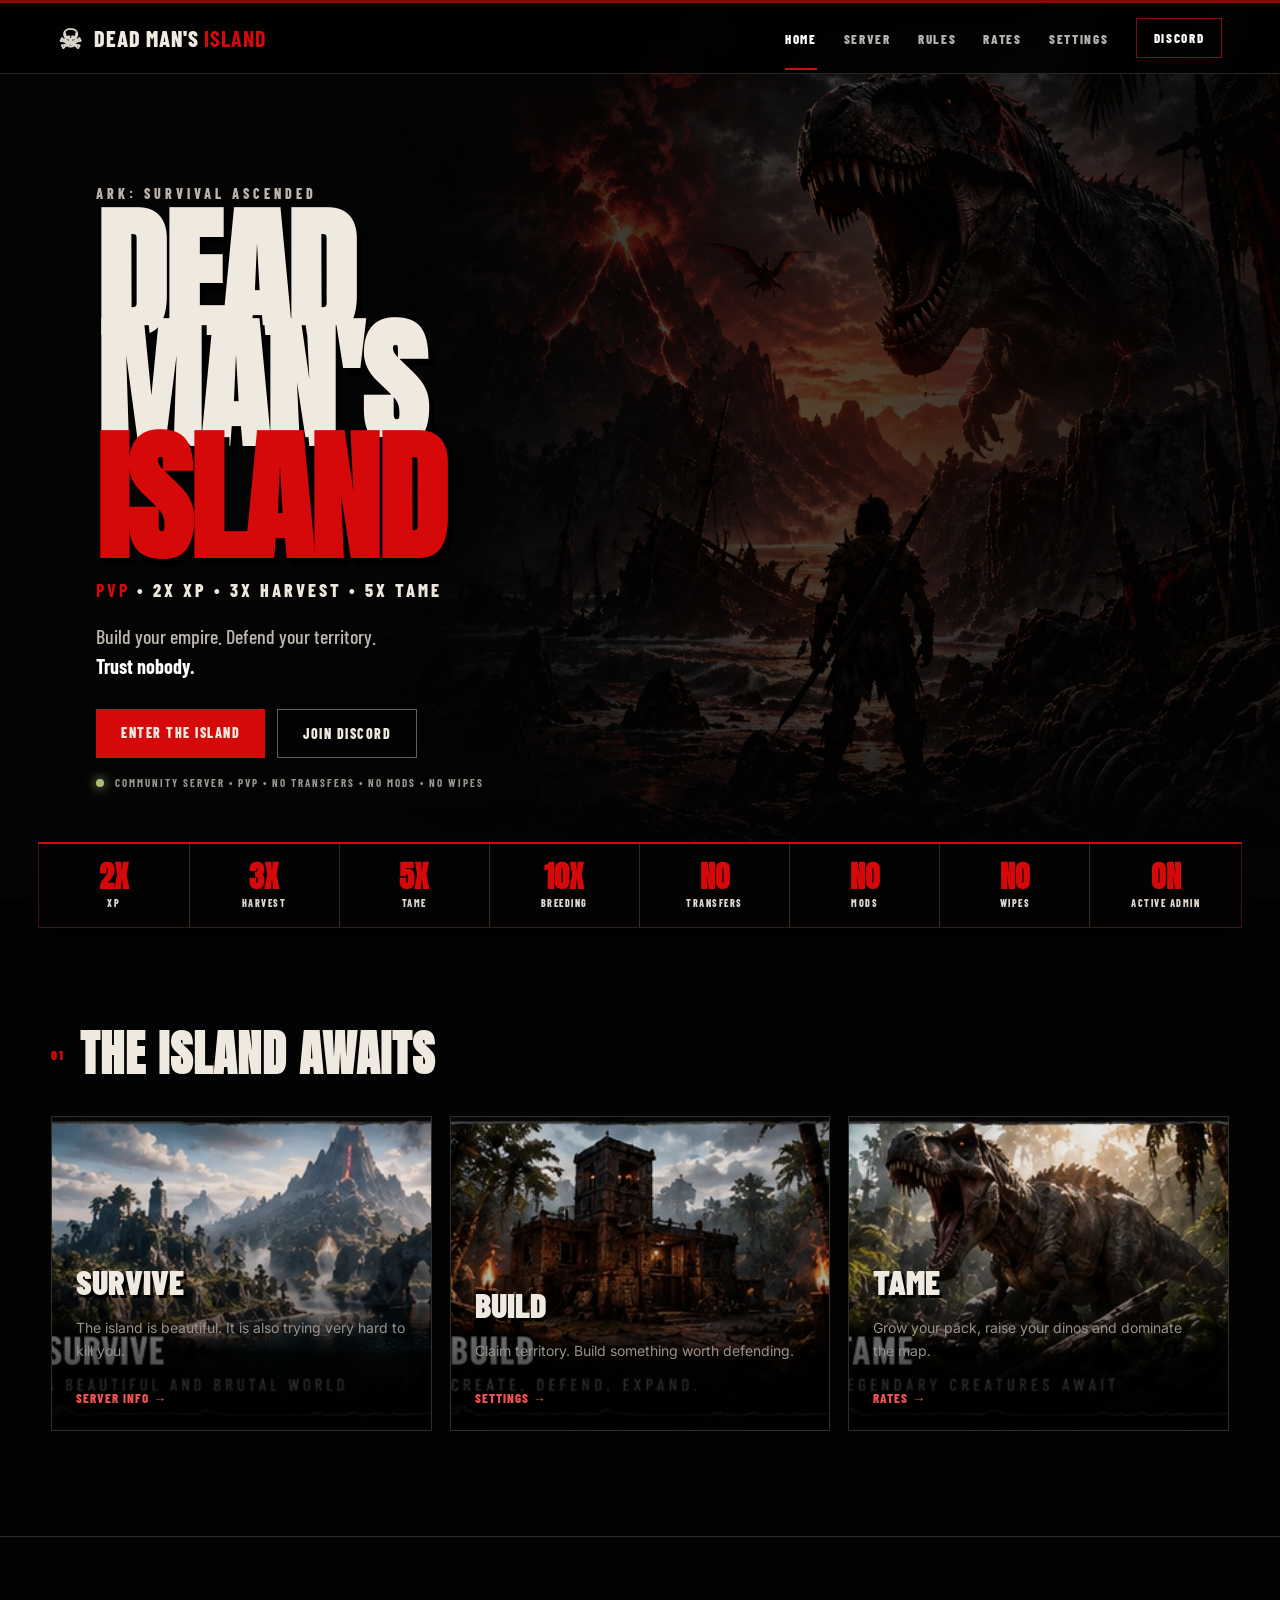
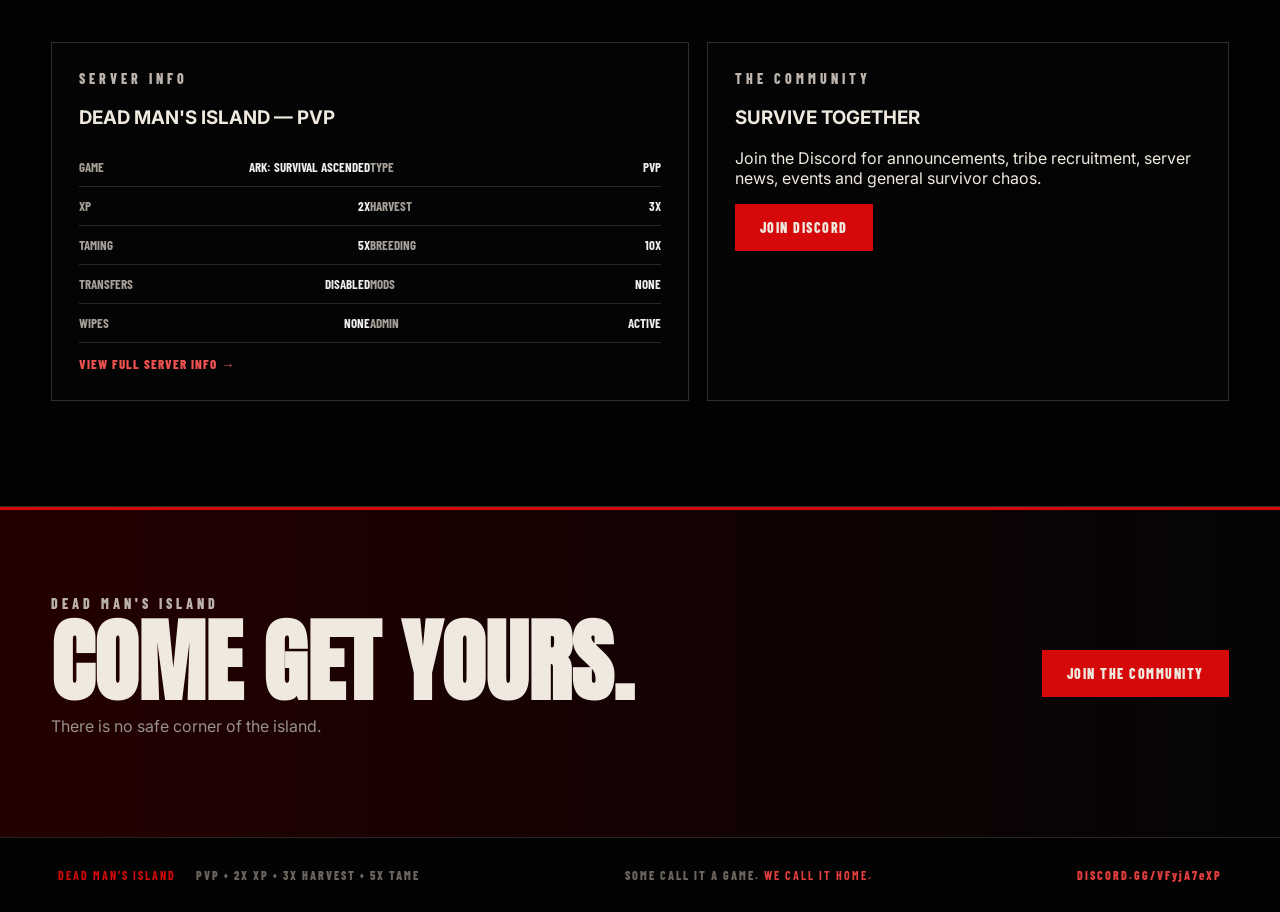
==== commit 8d5e0fa4: "Add files via upload" ====
--- a/index.html
+++ b/index.html
@@ -1,88 +1,76 @@
 <!doctype html>
-<html lang="en">
-<head>
-<meta charset="utf-8">
-<meta name="viewport" content="width=device-width,initial-scale=1">
-<title>Dead Man's Island — PvP ARK: Survival Ascended</title>
-<meta name="description" content="Dead Man's Island — PvP ARK: Survival Ascended. 2X XP, 3X Harvest, 5X Tame, 10X Breeding, No Transfers, No Mods, No Wipes, Active Admin.">
-<style>
-  :root { color-scheme: dark; }
-  html, body { margin:0; padding:0; background:#000; }
-  body { overflow-x:hidden; }
-  .page {
-    position:relative;
-    width:100%;
-    max-width:1672px;
-    margin:0 auto;
-    line-height:0;
-  }
-  .page img {
-    display:block;
-    width:100%;
-    height:auto;
-    user-select:none;
-    -webkit-user-drag:none;
-  }
-  .hotspot {
-    position:absolute;
-    display:block;
-    background:transparent;
-    cursor:pointer;
-    line-height:normal;
-    z-index:2;
-    border-radius:4px;
-  }
-  .hotspot:focus-visible {
-    outline:2px solid #fff;
-    outline-offset:2px;
-  }
-  .sr-only {
-    position:absolute;
-    width:1px;height:1px;padding:0;margin:-1px;overflow:hidden;
-    clip:rect(0,0,0,0);white-space:nowrap;border:0;
-  }
+<html lang="en"><head>
+<meta charset="utf-8"><meta name="viewport" content="width=device-width,initial-scale=1">
+<title>Home — Dead Man's Island</title>
+<link rel="stylesheet" href="style.css">
+</head><body>
+<header class="site-header">
+  <a class="logo" href="index.html">
+    <span class="skull">☠</span><span>DEAD MAN'S <b>ISLAND</b></span>
+  </a>
+  <button class="menu-toggle" aria-label="Open menu">☰</button>
+  <nav class="nav-links">
+    <a href="index.html">HOME</a>
+    <a href="server.html">SERVER</a>
+    <a href="rules.html">RULES</a>
+    <a href="rates.html">RATES</a>
+    <a href="settings.html">SETTINGS</a>
+    <a class="discord-link" href="https://discord.gg/VFyjA7eXP" target="_blank" rel="noopener">DISCORD</a>
+  </nav>
+</header>
 
-  /* Coordinates are percentages of the 1672 x 941 reference image.
-     This keeps the visual pixel-for-pixel while still scaling responsively. */
-  .nav-server { left:15.0%; top:1.0%; width:6.0%; height:4.5%; }
-  .nav-rules { left:19.2%; top:1.0%; width:5.0%; height:4.5%; }
-  .nav-rates { left:25.6%; top:1.0%; width:5.0%; height:4.5%; }
-  .nav-settings { left:31.1%; top:1.0%; width:6.2%; height:4.5%; }
-  .nav-discord { left:38.2%; top:1.0%; width:6.0%; height:4.5%; }
+<section class="hero">
+  <div class="hero-content">
+    <div class="eyebrow">ARK: SURVIVAL ASCENDED</div>
+    <h1>DEAD MAN'S<br><span>ISLAND</span></h1>
+    <div class="sub"><b>PVP</b> • 2X XP • 3X HARVEST • 5X TAME</div>
+    <p>Build your empire. Defend your territory.<br><strong>Trust nobody.</strong></p>
+    <div class="actions"><a class="btn red" href="server.html">ENTER THE ISLAND</a><a class="btn ghost" href="https://discord.gg/VFyjA7eXP" target="_blank" rel="noopener">JOIN DISCORD</a></div>
+    <div class="status"><i></i> COMMUNITY SERVER • PVP • NO TRANSFERS • NO MODS • NO WIPES</div>
+  </div>
+</section>
 
-  .hero-discord { left:72.3%; top:51.0%; width:19.5%; height:7.8%; }
-  .view-server { left:5.8%; top:85.0%; width:12.7%; height:5.0%; }
-  .join-island { left:60.4%; top:85.0%; width:15.5%; height:5.0%; }
+<div class="quick-rates">
+  <div class="q"><b>2X</b><span>XP</span></div><div class="q"><b>3X</b><span>HARVEST</span></div><div class="q"><b>5X</b><span>TAME</span></div><div class="q"><b>10X</b><span>BREEDING</span></div>
+  <div class="q"><b>NO</b><span>TRANSFERS</span></div><div class="q"><b>NO</b><span>MODS</span></div><div class="q"><b>NO</b><span>WIPES</span></div><div class="q"><b>ON</b><span>ACTIVE ADMIN</span></div>
+</div>
 
-  .bottom-discord { left:0; right:0; top:94.0%; height:6.0%; }
-  @media (max-width:700px) {
-    .page { min-width:0; }
-    .hotspot { min-width:34px; }
-  }
-</style>
-</head>
-<body>
-<main class="page" aria-label="Dead Man's Island server website">
-  <img src="assets/dead-mans-island-page.png"
-       alt="Dead Man's Island PvP ARK: Survival Ascended server website."
-       width="1672" height="941">
+<section class="section"><div class="wrap">
+  <div class="section-head"><span class="num">01</span><h2>THE ISLAND AWAITS</h2></div>
+  <div class="grid3">
+    <article class="panel image-card" style="background-image:url('assets/survive.jpg')"><div class="inner"><h3>SURVIVE</h3><p>The island is beautiful. It is also trying very hard to kill you.</p><a class="link-arrow" href="server.html">SERVER INFO →</a></div></article>
+    <article class="panel image-card" style="background-image:url('assets/build.jpg')"><div class="inner"><h3>BUILD</h3><p>Claim territory. Build something worth defending.</p><a class="link-arrow" href="settings.html">SETTINGS →</a></div></article>
+    <article class="panel image-card" style="background-image:url('assets/tame.jpg')"><div class="inner"><h3>TAME</h3><p>Grow your pack, raise your dinos and dominate the map.</p><a class="link-arrow" href="rates.html">RATES →</a></div></article>
+  </div>
+</div></section>
 
-  <a class="hotspot nav-server" href="#server"><span class="sr-only">Server</span></a>
-  <a class="hotspot nav-rules" href="#rules"><span class="sr-only">Rules</span></a>
-  <a class="hotspot nav-rates" href="#rates"><span class="sr-only">Rates</span></a>
-  <a class="hotspot nav-settings" href="#settings"><span class="sr-only">Settings</span></a>
-  <a class="hotspot nav-discord" href="https://discord.gg/VFyjA7eXP" target="_blank" rel="noopener"><span class="sr-only">Discord</span></a>
+<section class="darkband"><div class="section"><div class="wrap">
+  <div class="info-list">
+    <div class="info-box">
+      <div class="eyebrow">SERVER INFO</div><h3>DEAD MAN'S ISLAND — PVP</h3>
+      <div class="stat-table">
+        <div>GAME <b>ARK: SURVIVAL ASCENDED</b></div><div>TYPE <b>PVP</b></div>
+        <div>XP <b>2X</b></div><div>HARVEST <b>3X</b></div>
+        <div>TAMING <b>5X</b></div><div>BREEDING <b>10X</b></div>
+        <div>TRANSFERS <b>DISABLED</b></div><div>MODS <b>NONE</b></div>
+        <div>WIPES <b>NONE</b></div><div>ADMIN <b>ACTIVE</b></div>
+      </div>
+      <a class="link-arrow" href="server.html">VIEW FULL SERVER INFO →</a>
+    </div>
+    <div class="info-box">
+      <div class="eyebrow">THE COMMUNITY</div><h3>SURVIVE TOGETHER</h3>
+      <p>Join the Discord for announcements, tribe recruitment, server news, events and general survivor chaos.</p>
+      <a class="btn red" href="https://discord.gg/VFyjA7eXP" target="_blank" rel="noopener">JOIN DISCORD</a>
+    </div>
+  </div>
+</div></div></section>
 
-  <a class="hotspot hero-discord" href="https://discord.gg/VFyjA7eXP" target="_blank" rel="noopener"><span class="sr-only">Join Discord</span></a>
-  <a class="hotspot view-server" href="#server"><span class="sr-only">View server info</span></a>
-  <a class="hotspot join-island" href="https://discord.gg/VFyjA7eXP" target="_blank" rel="noopener"><span class="sr-only">Join the island</span></a>
+<section class="cta"><div class="wrap cta-inner"><div><div class="eyebrow">DEAD MAN'S ISLAND</div><h2>COME GET YOURS.</h2><p>There is no safe corner of the island.</p></div><a class="btn red" href="https://discord.gg/VFyjA7eXP" target="_blank" rel="noopener">JOIN THE COMMUNITY</a></div></section>
 
-  <a class="hotspot bottom-discord" href="https://discord.gg/VFyjA7eXP" target="_blank" rel="noopener"><span class="sr-only">Discord</span></a>
-
-  <span id="server" class="sr-only">Server information</span>
-  <span id="rules" class="sr-only">Rules</span>
-  <span id="rates" class="sr-only">Rates</span>
-  <span id="settings" class="sr-only">Settings</span>
-</main>
-</body>
-</html>+<footer class="site-footer">
+  <div><strong>DEAD MAN'S ISLAND</strong><span>PVP • 2X XP • 3X HARVEST • 5X TAME</span></div>
+  <div class="footer-center">SOME CALL IT A GAME. <b>WE CALL IT HOME.</b></div>
+  <a href="https://discord.gg/VFyjA7eXP" target="_blank" rel="noopener">DISCORD.GG/VFyjA7eXP</a>
+</footer>
+<script src="site.js"></script>
+</body></html>
--- a/style.css
+++ b/style.css
@@ -0,0 +1,21 @@
+
+@import url('https://fonts.googleapis.com/css2?family=Anton&family=Barlow+Condensed:wght@400;500;600;700;800;900&family=Inter:wght@400;600;700;800&display=swap');
+:root{--red:#d50909;--red2:#8e0707;--ink:#070707;--panel:rgba(7,7,7,.84);--line:rgba(255,255,255,.12);--muted:#8d8883;--bone:#efe9df}
+*{box-sizing:border-box}html{scroll-behavior:smooth}body{margin:0;background:#030303;color:var(--bone);font-family:Inter,Arial,sans-serif}
+body:before{content:"";position:fixed;inset:0;z-index:-3;background:linear-gradient(90deg,rgba(0,0,0,.86) 0%,rgba(0,0,0,.54) 48%,rgba(0,0,0,.74) 100%),url("assets/hero.jpg") center top/cover no-repeat;filter:saturate(1.03)}
+body:after{content:"";position:fixed;inset:0;z-index:-2;background:radial-gradient(circle at 70% 25%,transparent 0 22%,rgba(0,0,0,.25) 42%,rgba(0,0,0,.76) 100%),repeating-linear-gradient(112deg,transparent 0 10px,rgba(255,255,255,.01) 11px,transparent 12px)}
+a{text-decoration:none;color:inherit}.site-header{position:sticky;top:0;z-index:20;height:74px;padding:0 4.5vw;display:flex;align-items:center;justify-content:space-between;background:rgba(2,2,2,.91);border-top:3px solid var(--red2);border-bottom:1px solid #2a2623;backdrop-filter:blur(8px)}
+.logo{display:flex;align-items:center;gap:11px;font:800 22px/1 "Barlow Condensed";letter-spacing:1px;white-space:nowrap}.logo b{color:var(--red)}.skull{font-size:27px;color:#d9d3ca}
+.nav-links{display:flex;align-items:center;gap:27px;font:800 13px "Barlow Condensed";letter-spacing:1.7px;color:#b7b2ad}.nav-links a{padding:25px 0 21px;border-bottom:2px solid transparent}.nav-links a:hover,.nav-links a.active{color:#fff;border-bottom-color:var(--red)}.nav-links .discord-link{border:1px solid #7a1111;padding:11px 17px;color:#fff}.menu-toggle{display:none;background:none;border:0;color:#fff;font-size:25px}
+.hero{min-height:calc(100vh - 74px);display:flex;align-items:center;position:relative;overflow:hidden}.hero:before{content:"";position:absolute;inset:0;background:linear-gradient(90deg,rgba(4,4,4,.98) 0%,rgba(4,4,4,.78) 30%,rgba(4,4,4,.18) 63%,rgba(4,4,4,.4) 100%)}.hero:after{content:"";position:absolute;left:0;right:0;bottom:0;height:180px;background:linear-gradient(transparent,#050505)}
+.hero-content{position:relative;z-index:2;padding:7vw 7.5vw;max-width:800px}.eyebrow{font:800 14px "Barlow Condensed";letter-spacing:4px;color:#bcb4ac}.hero h1{font:900 clamp(75px,11vw,166px)/.79 Anton;margin:18px 0 25px;text-shadow:5px 7px 0 #000;letter-spacing:-2px}.hero h1 span{color:var(--red)}.hero .sub{font:800 18px "Barlow Condensed";letter-spacing:3px;color:#ece6dc}.hero .sub b{color:var(--red)}.hero p{max-width:560px;font:500 20px/1.5 "Barlow Condensed";color:#bdb7b0}.hero p strong{color:#fff}.actions{display:flex;gap:12px;margin:28px 0 18px}.btn{display:inline-block;padding:15px 25px;font:800 14px "Barlow Condensed";letter-spacing:1.5px}.btn.red{background:var(--red);box-shadow:5px 5px 0 #050505}.btn.red:hover{background:#f20c0c}.btn.ghost{border:1px solid #655f59;background:rgba(0,0,0,.45)}.status{font:700 11px "Barlow Condensed";letter-spacing:2px;color:#9b958f}.status i{display:inline-block;width:8px;height:8px;border-radius:50%;background:#acbf76;box-shadow:0 0 11px #acbf76;margin-right:7px}
+.quick-rates{position:relative;z-index:3;margin:-58px auto 0;width:min(94%,1220px);background:rgba(4,4,4,.92);border:1px solid #3b1717;border-top:2px solid var(--red);display:grid;grid-template-columns:repeat(8,1fr);box-shadow:0 16px 45px rgba(0,0,0,.65)}.quick-rates .q{padding:18px 9px;text-align:center;border-right:1px solid #3a2824}.quick-rates .q:last-child{border-right:0}.q b{display:block;font:900 30px Anton;color:var(--red);line-height:1}.q span{display:block;font:800 10px "Barlow Condensed";letter-spacing:1.5px;color:#ddd5cd;margin-top:5px}
+.wrap{width:min(1240px,92%);margin:0 auto}.section{padding:105px 0}.section-head{display:flex;align-items:center;gap:15px;margin-bottom:40px}.section-head .num{font:900 13px "Barlow Condensed";color:var(--red);letter-spacing:2px}.section-head h2{font:900 48px/.9 Anton;margin:0;letter-spacing:1px}.grid3{display:grid;grid-template-columns:repeat(3,1fr);gap:18px}.grid4{display:grid;grid-template-columns:repeat(4,1fr);gap:15px}.panel{background:var(--panel);border:1px solid #312d29;position:relative;overflow:hidden}.panel.pad{padding:30px}.panel h3{font:900 30px "Barlow Condensed";margin:0 0 10px}.panel p{font-size:14px;line-height:1.7;color:#98928b}.image-card{min-height:315px;background-size:cover;background-position:center}.image-card:after{content:"";position:absolute;inset:0;background:linear-gradient(0deg,rgba(0,0,0,.93),rgba(0,0,0,.08) 70%)}.image-card .inner{position:absolute;z-index:2;left:24px;right:24px;bottom:23px}.image-card h3{font-size:34px;text-shadow:3px 3px #000}.accent{color:var(--red)}.link-arrow{display:inline-block;color:#f05252;font:800 13px "Barlow Condensed";letter-spacing:1px;margin-top:13px}
+.darkband{background:rgba(3,3,3,.82);border-top:1px solid #302b28;border-bottom:1px solid #302b28}.rates-strip{width:min(1220px,92%);margin:0 auto}.rates-strip img{width:100%;height:auto;display:block}
+.info-list{display:grid;grid-template-columns:1.1fr .9fr;gap:18px}.info-box{padding:27px;background:rgba(5,5,5,.83);border:1px solid #312d29}.stat-table{display:grid;grid-template-columns:1fr 1fr}.stat-table div{padding:11px 0;border-bottom:1px solid #2b2825;font:700 13px "Barlow Condensed";color:#a7a19a}.stat-table b{float:right;color:#eee}.rules{max-width:980px}.rule{display:grid;grid-template-columns:70px 1fr;gap:20px;padding:27px 0;border-top:1px solid #302b27}.rule>strong{font:900 37px Anton;color:var(--red)}.rule h3{font:900 25px "Barlow Condensed";margin:0 0 6px}.rule p{margin:0;color:#8d8882;line-height:1.65;font-size:14px}
+.ratebox{padding:27px;border:1px solid #482020;background:rgba(6,6,6,.83)}.ratebox span{font:800 12px "Barlow Condensed";letter-spacing:2px;color:#aaa29b}.ratebox strong{display:block;font:900 65px Anton;color:var(--red);line-height:1;margin:10px 0}.ratebox em{font:800 10px "Barlow Condensed";font-style:normal;letter-spacing:1.8px;color:#736e68}
+.setting{padding:27px;background:rgba(5,5,5,.83);border:1px solid #332f2b}.setting b{font:800 12px "Barlow Condensed";color:var(--red)}.setting h3{font:900 23px "Barlow Condensed";margin:12px 0 8px}.setting p{font-size:13px;line-height:1.65;color:#89837d;margin:0}
+.cta{padding:85px 0;background:linear-gradient(90deg,rgba(50,0,0,.72),rgba(5,5,5,.9));border-top:3px solid var(--red)}.cta-inner{display:flex;align-items:center;justify-content:space-between}.cta h2{font:900 clamp(48px,7vw,90px)/.85 Anton;margin:12px 0}.cta p{color:#97918b}
+.site-footer{padding:30px 4.5vw;background:#030303;border-top:1px solid #292420;display:flex;align-items:center;justify-content:space-between;font:800 12px "Barlow Condensed";letter-spacing:2px;color:#6b655f}.site-footer strong{color:var(--red);margin-right:20px}.site-footer a{color:#e33d3d}.footer-center b{color:#e33d3d}
+@media(max-width:900px){.nav-links{gap:12px}.nav-links a{font-size:11px}.quick-rates{grid-template-columns:repeat(4,1fr)}.grid3,.grid4,.info-list{grid-template-columns:1fr 1fr}.hero-content{padding:80px 6vw}}
+@media(max-width:650px){.site-header{height:66px;padding:0 18px}.nav-links{display:none;position:absolute;top:66px;left:0;right:0;background:#070707;flex-direction:column;padding:15px 20px;gap:0;border-bottom:1px solid #3a1717}.nav-links.open{display:flex}.nav-links a{width:100%;padding:13px 0;border-bottom:1px solid #1e1b19}.nav-links .discord-link{margin-top:10px;text-align:center}.menu-toggle{display:block}.logo{font-size:18px}.hero{min-height:700px}.hero-content{padding:80px 24px}.hero h1{font-size:77px}.hero .sub{font-size:13px}.hero p{font-size:17px}.quick-rates{margin:-45px auto 0;grid-template-columns:repeat(2,1fr)}.q{min-height:78px}.section{padding:70px 0}.section-head h2{font-size:39px}.wrap{width:90%}.grid3,.grid4,.info-list{grid-template-columns:1fr}.site-footer{display:block;padding:25px 20px}.site-footer>div,.site-footer>a{display:block;margin:8px 0}.cta-inner{display:block}}
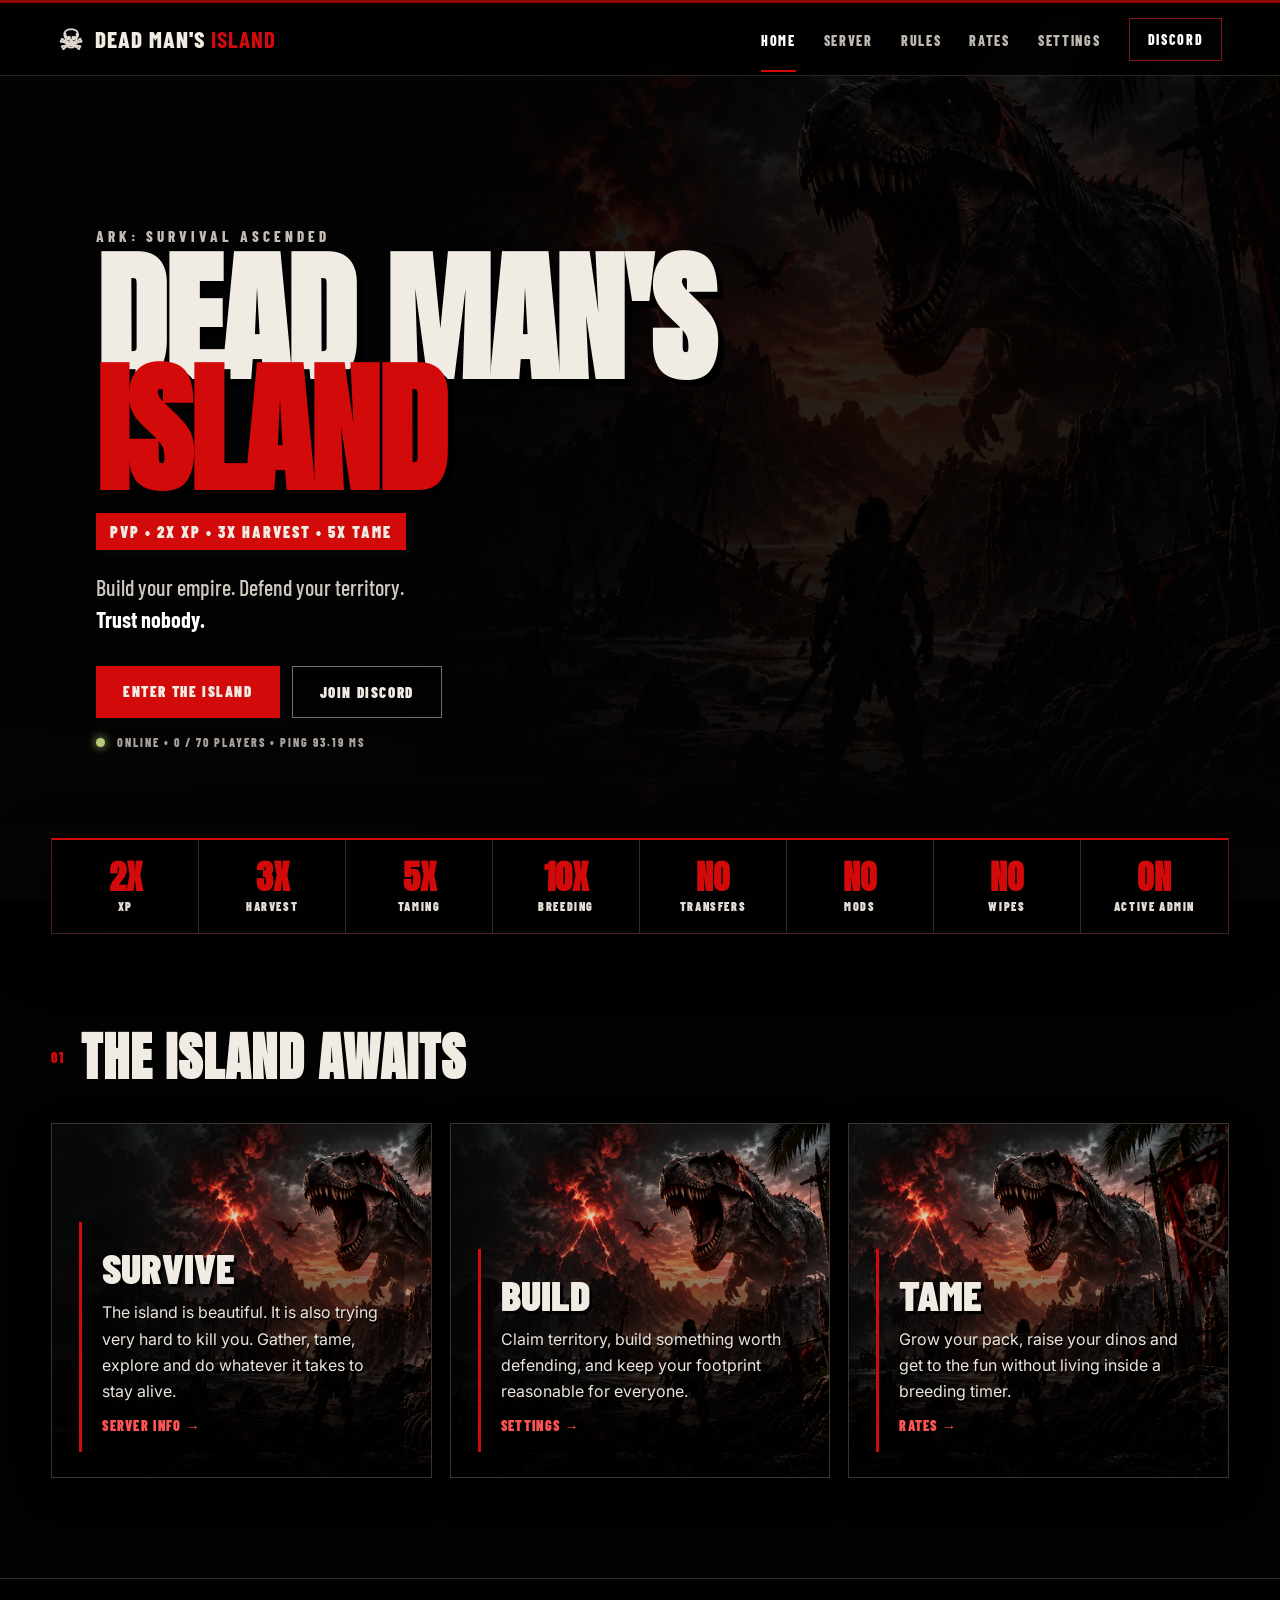
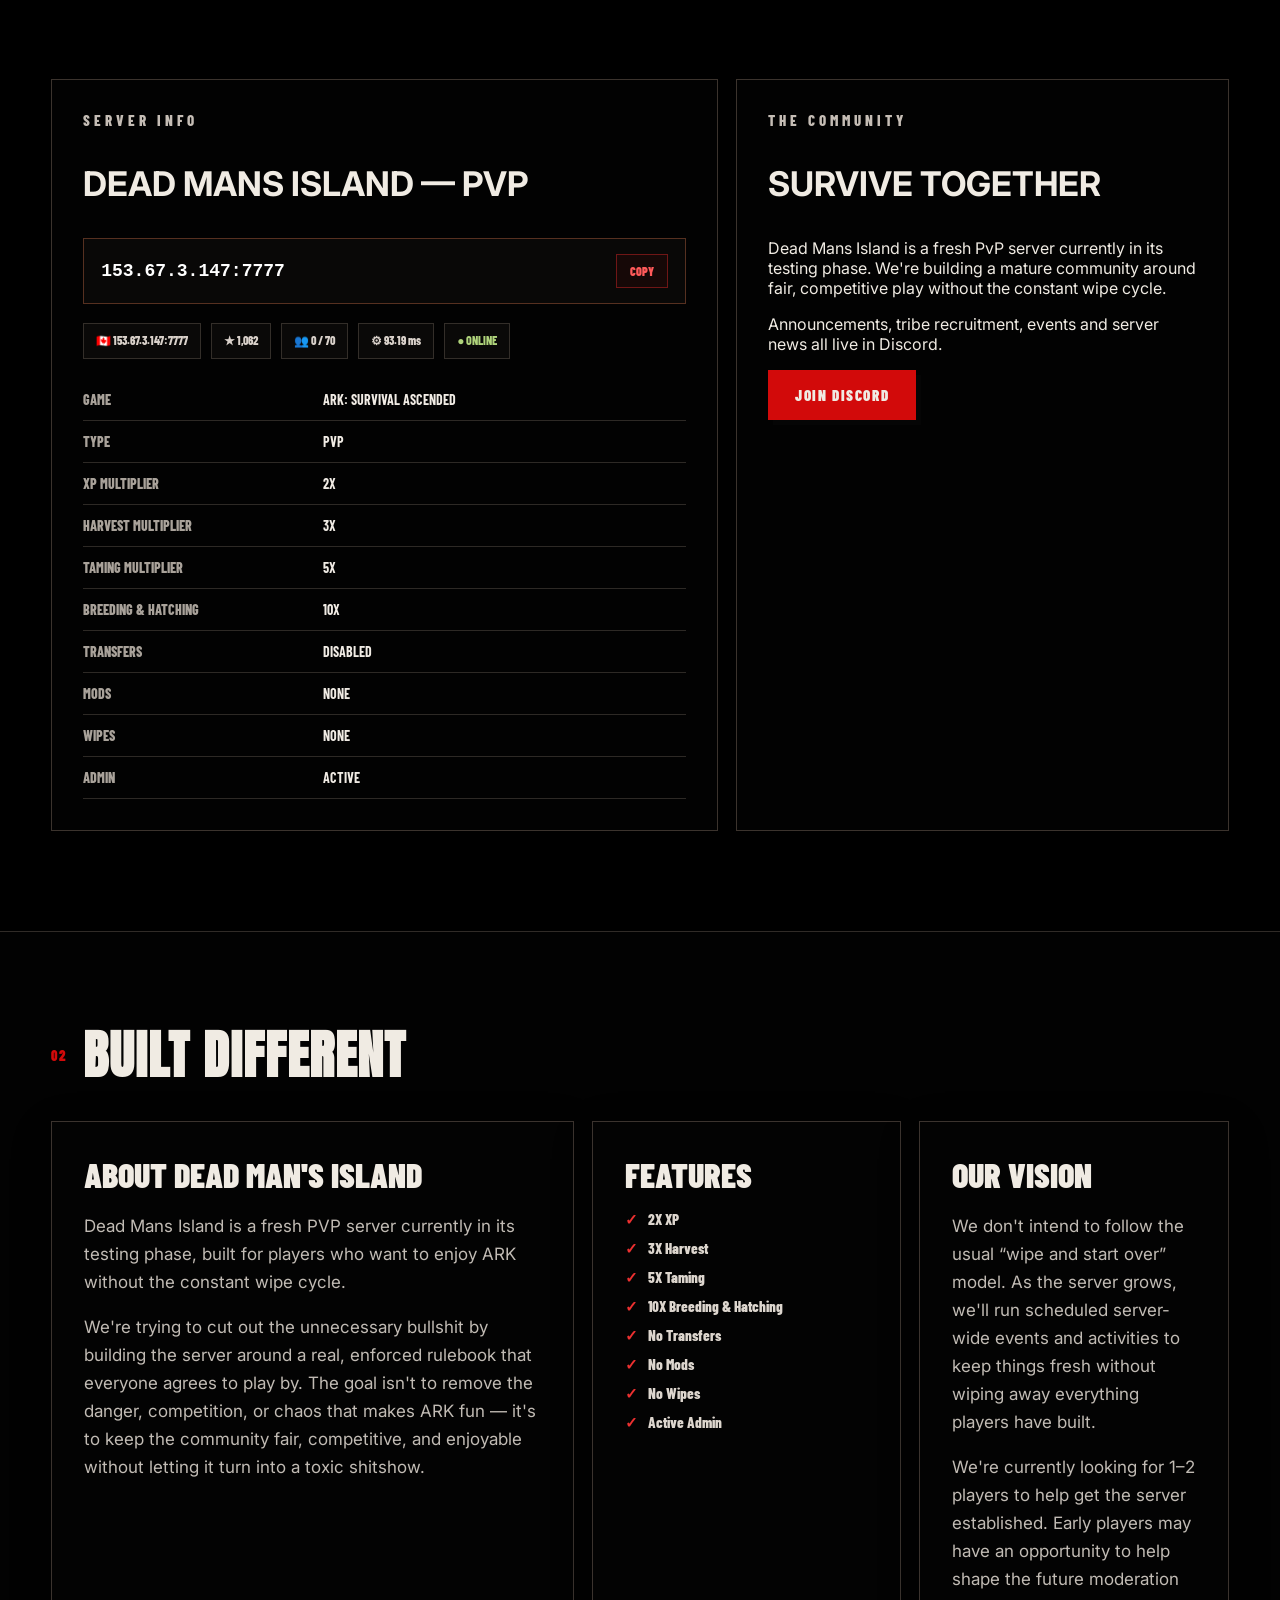
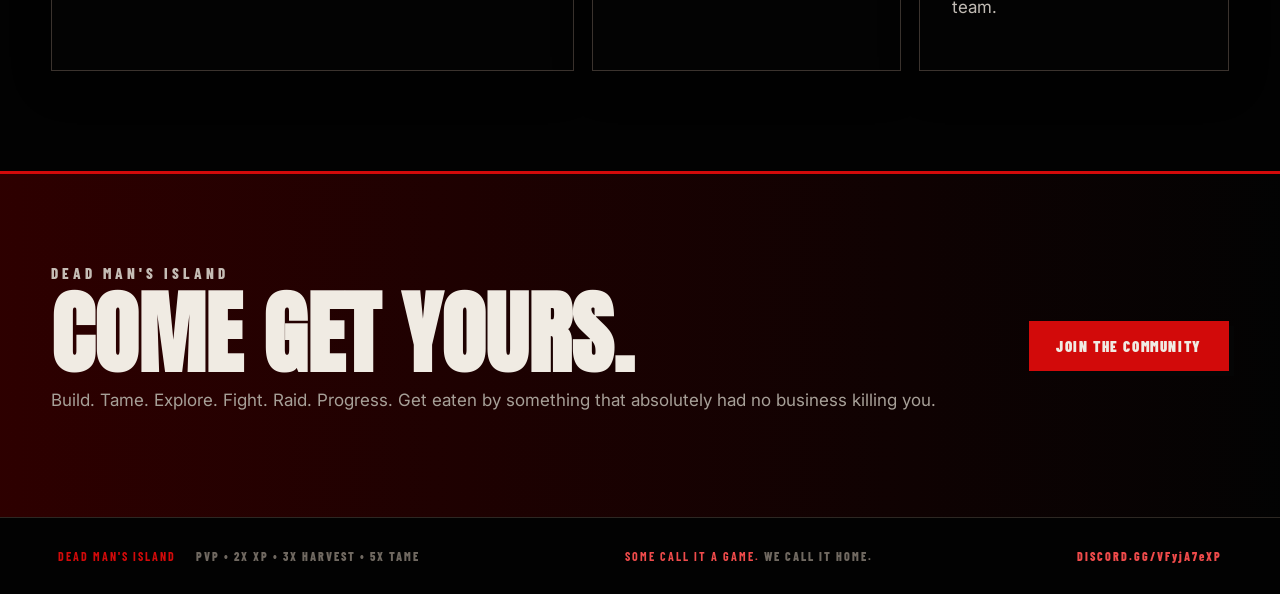
==== commit b87d7ef3: "Add files via upload" ====
--- a/index.html
+++ b/index.html
@@ -1,76 +1,53 @@
-<!doctype html>
-<html lang="en"><head>
-<meta charset="utf-8"><meta name="viewport" content="width=device-width,initial-scale=1">
-<title>Home — Dead Man's Island</title>
-<link rel="stylesheet" href="style.css">
-</head><body>
-<header class="site-header">
-  <a class="logo" href="index.html">
-    <span class="skull">☠</span><span>DEAD MAN'S <b>ISLAND</b></span>
-  </a>
+<!doctype html><html lang="en"><head><meta charset="utf-8"><meta name="viewport" content="width=device-width,initial-scale=1"><title>Home — Dead Man's Island</title><link rel="stylesheet" href="style.css"></head><body><header class="site-header">
+  <a class="logo" href="index.html"><span class="skull">☠</span><span>DEAD MAN'S <b>ISLAND</b></span></a>
   <button class="menu-toggle" aria-label="Open menu">☰</button>
   <nav class="nav-links">
-    <a href="index.html">HOME</a>
-    <a href="server.html">SERVER</a>
-    <a href="rules.html">RULES</a>
-    <a href="rates.html">RATES</a>
-    <a href="settings.html">SETTINGS</a>
+    <a href="index.html">HOME</a><a href="server.html">SERVER</a><a href="rules.html">RULES</a><a href="rates.html">RATES</a><a href="settings.html">SETTINGS</a>
     <a class="discord-link" href="https://discord.gg/VFyjA7eXP" target="_blank" rel="noopener">DISCORD</a>
   </nav>
 </header>
-
-<section class="hero">
-  <div class="hero-content">
-    <div class="eyebrow">ARK: SURVIVAL ASCENDED</div>
-    <h1>DEAD MAN'S<br><span>ISLAND</span></h1>
-    <div class="sub"><b>PVP</b> • 2X XP • 3X HARVEST • 5X TAME</div>
-    <p>Build your empire. Defend your territory.<br><strong>Trust nobody.</strong></p>
-    <div class="actions"><a class="btn red" href="server.html">ENTER THE ISLAND</a><a class="btn ghost" href="https://discord.gg/VFyjA7eXP" target="_blank" rel="noopener">JOIN DISCORD</a></div>
-    <div class="status"><i></i> COMMUNITY SERVER • PVP • NO TRANSFERS • NO MODS • NO WIPES</div>
-  </div>
-</section>
+<section class="hero"><div class="hero-content">
+<div class="eyebrow">ARK: SURVIVAL ASCENDED</div>
+<h1>DEAD MAN'S<br><span>ISLAND</span></h1>
+<div class="sub">PVP • 2X XP • 3X HARVEST • 5X TAME</div>
+<p>Build your empire. Defend your territory.<br><strong>Trust nobody.</strong></p>
+<div class="actions"><a class="btn red" href="server.html">ENTER THE ISLAND</a><a class="btn ghost" href="https://discord.gg/VFyjA7eXP" target="_blank" rel="noopener">JOIN DISCORD</a></div>
+<div class="status"><i></i> ONLINE • 0 / 70 PLAYERS • PING 93.19 MS</div>
+</div></section>
 
 <div class="quick-rates">
-  <div class="q"><b>2X</b><span>XP</span></div><div class="q"><b>3X</b><span>HARVEST</span></div><div class="q"><b>5X</b><span>TAME</span></div><div class="q"><b>10X</b><span>BREEDING</span></div>
-  <div class="q"><b>NO</b><span>TRANSFERS</span></div><div class="q"><b>NO</b><span>MODS</span></div><div class="q"><b>NO</b><span>WIPES</span></div><div class="q"><b>ON</b><span>ACTIVE ADMIN</span></div>
+<div class="q"><b>2X</b><span>XP</span></div><div class="q"><b>3X</b><span>HARVEST</span></div><div class="q"><b>5X</b><span>TAMING</span></div><div class="q"><b>10X</b><span>BREEDING</span></div>
+<div class="q"><b>NO</b><span>TRANSFERS</span></div><div class="q"><b>NO</b><span>MODS</span></div><div class="q"><b>NO</b><span>WIPES</span></div><div class="q"><b>ON</b><span>ACTIVE ADMIN</span></div>
 </div>
 
-<section class="section"><div class="wrap">
-  <div class="section-head"><span class="num">01</span><h2>THE ISLAND AWAITS</h2></div>
-  <div class="grid3">
-    <article class="panel image-card" style="background-image:url('assets/survive.jpg')"><div class="inner"><h3>SURVIVE</h3><p>The island is beautiful. It is also trying very hard to kill you.</p><a class="link-arrow" href="server.html">SERVER INFO →</a></div></article>
-    <article class="panel image-card" style="background-image:url('assets/build.jpg')"><div class="inner"><h3>BUILD</h3><p>Claim territory. Build something worth defending.</p><a class="link-arrow" href="settings.html">SETTINGS →</a></div></article>
-    <article class="panel image-card" style="background-image:url('assets/tame.jpg')"><div class="inner"><h3>TAME</h3><p>Grow your pack, raise your dinos and dominate the map.</p><a class="link-arrow" href="rates.html">RATES →</a></div></article>
-  </div>
-</div></section>
+<section class="section"><div class="wrap"><div class="section-head"><span class="num">01</span><h2>THE ISLAND AWAITS</h2></div>
+<div class="grid3">
+<article class="panel image-card" style="background-image:url('assets/island.jpg');background-position:center"><div class="inner"><h3>SURVIVE</h3><p>The island is beautiful. It is also trying very hard to kill you. Gather, tame, explore and do whatever it takes to stay alive.</p><a class="link-arrow" href="server.html">SERVER INFO →</a></div></article>
+<article class="panel image-card" style="background-image:url('assets/hero.jpg');background-position:67% center"><div class="inner"><h3>BUILD</h3><p>Claim territory, build something worth defending, and keep your footprint reasonable for everyone.</p><a class="link-arrow" href="settings.html">SETTINGS →</a></div></article>
+<article class="panel image-card" style="background-image:url('assets/hero.jpg');background-position:93% center"><div class="inner"><h3>TAME</h3><p>Grow your pack, raise your dinos and get to the fun without living inside a breeding timer.</p><a class="link-arrow" href="rates.html">RATES →</a></div></article>
+</div></div></section>
 
 <section class="darkband"><div class="section"><div class="wrap">
-  <div class="info-list">
-    <div class="info-box">
-      <div class="eyebrow">SERVER INFO</div><h3>DEAD MAN'S ISLAND — PVP</h3>
-      <div class="stat-table">
-        <div>GAME <b>ARK: SURVIVAL ASCENDED</b></div><div>TYPE <b>PVP</b></div>
-        <div>XP <b>2X</b></div><div>HARVEST <b>3X</b></div>
-        <div>TAMING <b>5X</b></div><div>BREEDING <b>10X</b></div>
-        <div>TRANSFERS <b>DISABLED</b></div><div>MODS <b>NONE</b></div>
-        <div>WIPES <b>NONE</b></div><div>ADMIN <b>ACTIVE</b></div>
-      </div>
-      <a class="link-arrow" href="server.html">VIEW FULL SERVER INFO →</a>
-    </div>
-    <div class="info-box">
-      <div class="eyebrow">THE COMMUNITY</div><h3>SURVIVE TOGETHER</h3>
-      <p>Join the Discord for announcements, tribe recruitment, server news, events and general survivor chaos.</p>
-      <a class="btn red" href="https://discord.gg/VFyjA7eXP" target="_blank" rel="noopener">JOIN DISCORD</a>
-    </div>
-  </div>
+<div class="info-list">
+<div class="info-box"><div class="eyebrow">SERVER INFO</div><h3>DEAD MANS ISLAND — PVP</h3>
+<div class="server-address"><code>153.67.3.147:7777</code><button class="copy-btn" onclick="copyAddress()">COPY</button></div>
+<div class="listing-meta"><span class="badge">🇨🇦 153.67.3.147:7777</span><span class="badge">★ 1,062</span><span class="badge">👥 0 / 70</span><span class="badge">⚙ 93.19 ms</span><span class="badge online">● ONLINE</span></div>
+<div class="stat-table">
+<div class="stat-row"><span>GAME</span><b>ARK: SURVIVAL ASCENDED</b></div><div class="stat-row"><span>TYPE</span><b>PVP</b></div><div class="stat-row"><span>XP MULTIPLIER</span><b>2X</b></div><div class="stat-row"><span>HARVEST MULTIPLIER</span><b>3X</b></div><div class="stat-row"><span>TAMING MULTIPLIER</span><b>5X</b></div><div class="stat-row"><span>BREEDING & HATCHING</span><b>10X</b></div><div class="stat-row"><span>TRANSFERS</span><b>DISABLED</b></div><div class="stat-row"><span>MODS</span><b>NONE</b></div><div class="stat-row"><span>WIPES</span><b>NONE</b></div><div class="stat-row"><span>ADMIN</span><b>ACTIVE</b></div>
+</div></div>
+<div class="info-box"><div class="eyebrow">THE COMMUNITY</div><h3>SURVIVE TOGETHER</h3><p>Dead Mans Island is a fresh PvP server currently in its testing phase. We're building a mature community around fair, competitive play without the constant wipe cycle.</p><p>Announcements, tribe recruitment, events and server news all live in Discord.</p><a class="btn red" href="https://discord.gg/VFyjA7eXP" target="_blank" rel="noopener">JOIN DISCORD</a></div>
+</div></div></div></section>
+
+<section class="section"><div class="wrap"><div class="section-head"><span class="num">02</span><h2>BUILT DIFFERENT</h2></div>
+<div class="about-grid">
+<div class="panel pad"><h3>ABOUT DEAD MAN'S <span class="accent">ISLAND</span></h3><p>Dead Mans Island is a fresh PVP server currently in its testing phase, built for players who want to enjoy ARK without the constant wipe cycle.</p><p>We're trying to cut out the unnecessary bullshit by building the server around a real, enforced rulebook that everyone agrees to play by. The goal isn't to remove the danger, competition, or chaos that makes ARK fun — it's to keep the community fair, competitive, and enjoyable without letting it turn into a toxic shitshow.</p></div>
+<div class="panel pad"><h3>FEATURES</h3><ul class="check-list"><li>2X XP</li><li>3X Harvest</li><li>5X Taming</li><li>10X Breeding & Hatching</li><li>No Transfers</li><li>No Mods</li><li>No Wipes</li><li>Active Admin</li></ul></div>
+<div class="panel pad"><h3>OUR VISION</h3><p>We don't intend to follow the usual “wipe and start over” model. As the server grows, we'll run scheduled server-wide events and activities to keep things fresh without wiping away everything players have built.</p><p>We're currently looking for 1–2 players to help get the server established. Early players may have an opportunity to help shape the future moderation team.</p></div>
 </div></div></section>
 
-<section class="cta"><div class="wrap cta-inner"><div><div class="eyebrow">DEAD MAN'S ISLAND</div><h2>COME GET YOURS.</h2><p>There is no safe corner of the island.</p></div><a class="btn red" href="https://discord.gg/VFyjA7eXP" target="_blank" rel="noopener">JOIN THE COMMUNITY</a></div></section>
-
+<section class="cta"><div class="wrap cta-inner"><div><div class="eyebrow">DEAD MAN'S ISLAND</div><h2>COME GET YOURS.</h2><p>Build. Tame. Explore. Fight. Raid. Progress. Get eaten by something that absolutely had no business killing you.</p></div><a class="btn red" href="https://discord.gg/VFyjA7eXP" target="_blank" rel="noopener">JOIN THE COMMUNITY</a></div></section>
 <footer class="site-footer">
   <div><strong>DEAD MAN'S ISLAND</strong><span>PVP • 2X XP • 3X HARVEST • 5X TAME</span></div>
-  <div class="footer-center">SOME CALL IT A GAME. <b>WE CALL IT HOME.</b></div>
+  <div class="footer-center"><b>SOME CALL IT A GAME.</b> WE CALL IT HOME.</div>
   <a href="https://discord.gg/VFyjA7eXP" target="_blank" rel="noopener">DISCORD.GG/VFyjA7eXP</a>
-</footer>
-<script src="site.js"></script>
-</body></html>+</footer><script src="site.js"></script></body></html>
--- a/style.css
+++ b/style.css
@@ -1,21 +1,21 @@
 
 @import url('https://fonts.googleapis.com/css2?family=Anton&family=Barlow+Condensed:wght@400;500;600;700;800;900&family=Inter:wght@400;600;700;800&display=swap');
-:root{--red:#d50909;--red2:#8e0707;--ink:#070707;--panel:rgba(7,7,7,.84);--line:rgba(255,255,255,.12);--muted:#8d8883;--bone:#efe9df}
-*{box-sizing:border-box}html{scroll-behavior:smooth}body{margin:0;background:#030303;color:var(--bone);font-family:Inter,Arial,sans-serif}
-body:before{content:"";position:fixed;inset:0;z-index:-3;background:linear-gradient(90deg,rgba(0,0,0,.86) 0%,rgba(0,0,0,.54) 48%,rgba(0,0,0,.74) 100%),url("assets/hero.jpg") center top/cover no-repeat;filter:saturate(1.03)}
-body:after{content:"";position:fixed;inset:0;z-index:-2;background:radial-gradient(circle at 70% 25%,transparent 0 22%,rgba(0,0,0,.25) 42%,rgba(0,0,0,.76) 100%),repeating-linear-gradient(112deg,transparent 0 10px,rgba(255,255,255,.01) 11px,transparent 12px)}
-a{text-decoration:none;color:inherit}.site-header{position:sticky;top:0;z-index:20;height:74px;padding:0 4.5vw;display:flex;align-items:center;justify-content:space-between;background:rgba(2,2,2,.91);border-top:3px solid var(--red2);border-bottom:1px solid #2a2623;backdrop-filter:blur(8px)}
-.logo{display:flex;align-items:center;gap:11px;font:800 22px/1 "Barlow Condensed";letter-spacing:1px;white-space:nowrap}.logo b{color:var(--red)}.skull{font-size:27px;color:#d9d3ca}
-.nav-links{display:flex;align-items:center;gap:27px;font:800 13px "Barlow Condensed";letter-spacing:1.7px;color:#b7b2ad}.nav-links a{padding:25px 0 21px;border-bottom:2px solid transparent}.nav-links a:hover,.nav-links a.active{color:#fff;border-bottom-color:var(--red)}.nav-links .discord-link{border:1px solid #7a1111;padding:11px 17px;color:#fff}.menu-toggle{display:none;background:none;border:0;color:#fff;font-size:25px}
-.hero{min-height:calc(100vh - 74px);display:flex;align-items:center;position:relative;overflow:hidden}.hero:before{content:"";position:absolute;inset:0;background:linear-gradient(90deg,rgba(4,4,4,.98) 0%,rgba(4,4,4,.78) 30%,rgba(4,4,4,.18) 63%,rgba(4,4,4,.4) 100%)}.hero:after{content:"";position:absolute;left:0;right:0;bottom:0;height:180px;background:linear-gradient(transparent,#050505)}
-.hero-content{position:relative;z-index:2;padding:7vw 7.5vw;max-width:800px}.eyebrow{font:800 14px "Barlow Condensed";letter-spacing:4px;color:#bcb4ac}.hero h1{font:900 clamp(75px,11vw,166px)/.79 Anton;margin:18px 0 25px;text-shadow:5px 7px 0 #000;letter-spacing:-2px}.hero h1 span{color:var(--red)}.hero .sub{font:800 18px "Barlow Condensed";letter-spacing:3px;color:#ece6dc}.hero .sub b{color:var(--red)}.hero p{max-width:560px;font:500 20px/1.5 "Barlow Condensed";color:#bdb7b0}.hero p strong{color:#fff}.actions{display:flex;gap:12px;margin:28px 0 18px}.btn{display:inline-block;padding:15px 25px;font:800 14px "Barlow Condensed";letter-spacing:1.5px}.btn.red{background:var(--red);box-shadow:5px 5px 0 #050505}.btn.red:hover{background:#f20c0c}.btn.ghost{border:1px solid #655f59;background:rgba(0,0,0,.45)}.status{font:700 11px "Barlow Condensed";letter-spacing:2px;color:#9b958f}.status i{display:inline-block;width:8px;height:8px;border-radius:50%;background:#acbf76;box-shadow:0 0 11px #acbf76;margin-right:7px}
-.quick-rates{position:relative;z-index:3;margin:-58px auto 0;width:min(94%,1220px);background:rgba(4,4,4,.92);border:1px solid #3b1717;border-top:2px solid var(--red);display:grid;grid-template-columns:repeat(8,1fr);box-shadow:0 16px 45px rgba(0,0,0,.65)}.quick-rates .q{padding:18px 9px;text-align:center;border-right:1px solid #3a2824}.quick-rates .q:last-child{border-right:0}.q b{display:block;font:900 30px Anton;color:var(--red);line-height:1}.q span{display:block;font:800 10px "Barlow Condensed";letter-spacing:1.5px;color:#ddd5cd;margin-top:5px}
-.wrap{width:min(1240px,92%);margin:0 auto}.section{padding:105px 0}.section-head{display:flex;align-items:center;gap:15px;margin-bottom:40px}.section-head .num{font:900 13px "Barlow Condensed";color:var(--red);letter-spacing:2px}.section-head h2{font:900 48px/.9 Anton;margin:0;letter-spacing:1px}.grid3{display:grid;grid-template-columns:repeat(3,1fr);gap:18px}.grid4{display:grid;grid-template-columns:repeat(4,1fr);gap:15px}.panel{background:var(--panel);border:1px solid #312d29;position:relative;overflow:hidden}.panel.pad{padding:30px}.panel h3{font:900 30px "Barlow Condensed";margin:0 0 10px}.panel p{font-size:14px;line-height:1.7;color:#98928b}.image-card{min-height:315px;background-size:cover;background-position:center}.image-card:after{content:"";position:absolute;inset:0;background:linear-gradient(0deg,rgba(0,0,0,.93),rgba(0,0,0,.08) 70%)}.image-card .inner{position:absolute;z-index:2;left:24px;right:24px;bottom:23px}.image-card h3{font-size:34px;text-shadow:3px 3px #000}.accent{color:var(--red)}.link-arrow{display:inline-block;color:#f05252;font:800 13px "Barlow Condensed";letter-spacing:1px;margin-top:13px}
-.darkband{background:rgba(3,3,3,.82);border-top:1px solid #302b28;border-bottom:1px solid #302b28}.rates-strip{width:min(1220px,92%);margin:0 auto}.rates-strip img{width:100%;height:auto;display:block}
-.info-list{display:grid;grid-template-columns:1.1fr .9fr;gap:18px}.info-box{padding:27px;background:rgba(5,5,5,.83);border:1px solid #312d29}.stat-table{display:grid;grid-template-columns:1fr 1fr}.stat-table div{padding:11px 0;border-bottom:1px solid #2b2825;font:700 13px "Barlow Condensed";color:#a7a19a}.stat-table b{float:right;color:#eee}.rules{max-width:980px}.rule{display:grid;grid-template-columns:70px 1fr;gap:20px;padding:27px 0;border-top:1px solid #302b27}.rule>strong{font:900 37px Anton;color:var(--red)}.rule h3{font:900 25px "Barlow Condensed";margin:0 0 6px}.rule p{margin:0;color:#8d8882;line-height:1.65;font-size:14px}
-.ratebox{padding:27px;border:1px solid #482020;background:rgba(6,6,6,.83)}.ratebox span{font:800 12px "Barlow Condensed";letter-spacing:2px;color:#aaa29b}.ratebox strong{display:block;font:900 65px Anton;color:var(--red);line-height:1;margin:10px 0}.ratebox em{font:800 10px "Barlow Condensed";font-style:normal;letter-spacing:1.8px;color:#736e68}
-.setting{padding:27px;background:rgba(5,5,5,.83);border:1px solid #332f2b}.setting b{font:800 12px "Barlow Condensed";color:var(--red)}.setting h3{font:900 23px "Barlow Condensed";margin:12px 0 8px}.setting p{font-size:13px;line-height:1.65;color:#89837d;margin:0}
-.cta{padding:85px 0;background:linear-gradient(90deg,rgba(50,0,0,.72),rgba(5,5,5,.9));border-top:3px solid var(--red)}.cta-inner{display:flex;align-items:center;justify-content:space-between}.cta h2{font:900 clamp(48px,7vw,90px)/.85 Anton;margin:12px 0}.cta p{color:#97918b}
-.site-footer{padding:30px 4.5vw;background:#030303;border-top:1px solid #292420;display:flex;align-items:center;justify-content:space-between;font:800 12px "Barlow Condensed";letter-spacing:2px;color:#6b655f}.site-footer strong{color:var(--red);margin-right:20px}.site-footer a{color:#e33d3d}.footer-center b{color:#e33d3d}
-@media(max-width:900px){.nav-links{gap:12px}.nav-links a{font-size:11px}.quick-rates{grid-template-columns:repeat(4,1fr)}.grid3,.grid4,.info-list{grid-template-columns:1fr 1fr}.hero-content{padding:80px 6vw}}
-@media(max-width:650px){.site-header{height:66px;padding:0 18px}.nav-links{display:none;position:absolute;top:66px;left:0;right:0;background:#070707;flex-direction:column;padding:15px 20px;gap:0;border-bottom:1px solid #3a1717}.nav-links.open{display:flex}.nav-links a{width:100%;padding:13px 0;border-bottom:1px solid #1e1b19}.nav-links .discord-link{margin-top:10px;text-align:center}.menu-toggle{display:block}.logo{font-size:18px}.hero{min-height:700px}.hero-content{padding:80px 24px}.hero h1{font-size:77px}.hero .sub{font-size:13px}.hero p{font-size:17px}.quick-rates{margin:-45px auto 0;grid-template-columns:repeat(2,1fr)}.q{min-height:78px}.section{padding:70px 0}.section-head h2{font-size:39px}.wrap{width:90%}.grid3,.grid4,.info-list{grid-template-columns:1fr}.site-footer{display:block;padding:25px 20px}.site-footer>div,.site-footer>a{display:block;margin:8px 0}.cta-inner{display:block}}
+:root{--red:#d20a0a;--red-dark:#8e0707;--bone:#f0ebe3;--muted:#b4ada5;--panel:rgba(4,4,4,.91);--line:#352e29}
+*{box-sizing:border-box}html{scroll-behavior:smooth}body{margin:0;background:#020202;color:var(--bone);font-family:Inter,Arial,sans-serif}
+body:before{content:"";position:fixed;inset:0;z-index:-3;background:linear-gradient(rgba(0,0,0,.73),rgba(0,0,0,.83)),url("assets/hero.jpg") center/cover no-repeat}
+body:after{content:"";position:fixed;inset:0;z-index:-2;pointer-events:none;background:radial-gradient(circle at 68% 18%,transparent 0 22%,rgba(0,0,0,.25) 46%,rgba(0,0,0,.78) 100%),repeating-linear-gradient(112deg,transparent 0 12px,rgba(255,255,255,.012) 13px,transparent 14px)}
+a{text-decoration:none;color:inherit}
+.site-header{position:sticky;top:0;z-index:30;height:76px;padding:0 4.5vw;display:flex;align-items:center;justify-content:space-between;background:rgba(2,2,2,.94);border-top:3px solid var(--red-dark);border-bottom:1px solid #29231f;backdrop-filter:blur(9px)}
+.logo{display:flex;align-items:center;gap:11px;font:800 23px/1 "Barlow Condensed";letter-spacing:1px;white-space:nowrap}.logo b{color:var(--red)}.skull{font-size:28px;color:#ded7ce}
+.nav-links{display:flex;align-items:center;gap:28px;font:800 14px "Barlow Condensed";letter-spacing:1.7px;color:#c0b9b1}.nav-links a{padding:25px 0 21px;border-bottom:2px solid transparent}.nav-links a:hover,.nav-links a.active{color:#fff;border-bottom-color:var(--red)}.nav-links .discord-link{border:1px solid #821515;padding:12px 18px;color:#fff}.menu-toggle{display:none;background:none;border:0;color:#fff;font-size:26px}
+.hero{min-height:calc(100vh - 76px);position:relative;display:flex;align-items:center;overflow:hidden}.hero:before{content:"";position:absolute;inset:0;background:linear-gradient(90deg,rgba(3,3,3,.97) 0%,rgba(3,3,3,.83) 30%,rgba(3,3,3,.32) 63%,rgba(3,3,3,.48) 100%)}.hero:after{content:"";position:absolute;left:0;right:0;bottom:0;height:230px;background:linear-gradient(transparent,#050505)}
+.hero-content{position:relative;z-index:2;padding:7.5vw;max-width:900px}.eyebrow{font:800 15px "Barlow Condensed";letter-spacing:4px;color:#c5bdb5}.hero h1{font:900 clamp(78px,11vw,170px)/.79 Anton;margin:19px 0 27px;letter-spacing:-2px;text-shadow:6px 7px #000}.hero h1 span{color:var(--red)}.hero .sub{display:inline-block;background:var(--red);padding:9px 14px;font:900 16px "Barlow Condensed";letter-spacing:2px;box-shadow:5px 5px #050505}.hero p{max-width:640px;font:500 22px/1.45 "Barlow Condensed";color:#d0c9c1}.hero p strong{color:#fff}.actions{display:flex;gap:12px;margin:30px 0 17px}.btn{display:inline-block;padding:16px 27px;font:900 15px "Barlow Condensed";letter-spacing:1.6px}.btn.red{background:var(--red);box-shadow:5px 5px #050505}.btn.red:hover{background:#ef0e0e}.btn.ghost{border:1px solid #756d66;background:rgba(0,0,0,.56)}.status{font:800 12px "Barlow Condensed";letter-spacing:2px;color:#aaa29a}.status i{display:inline-block;width:9px;height:9px;border-radius:50%;background:#b5ca78;box-shadow:0 0 10px #b5ca78;margin-right:8px}
+.quick-rates{position:relative;z-index:4;margin:-62px auto 0;width:min(1220px,92%);background:rgba(2,2,2,.95);border:1px solid #482020;border-top:2px solid var(--red);display:grid;grid-template-columns:repeat(8,1fr);box-shadow:0 18px 55px rgba(0,0,0,.7)}.quick-rates .q{padding:20px 7px;text-align:center;border-right:1px solid #382a25}.quick-rates .q:last-child{border-right:0}.q b{display:block;font:900 34px Anton;color:var(--red);line-height:1}.q span{display:block;margin-top:5px;font:900 12px "Barlow Condensed";letter-spacing:1.6px;color:#e4ddd6}
+.wrap{width:min(1240px,92%);margin:0 auto}.section{padding:100px 0}.section-head{display:flex;align-items:center;gap:16px;margin-bottom:42px}.section-head .num{font:900 14px "Barlow Condensed";color:var(--red);letter-spacing:2px}.section-head h2{font:900 52px/.9 Anton;margin:0;letter-spacing:1px}.grid3{display:grid;grid-template-columns:repeat(3,1fr);gap:18px}.grid4{display:grid;grid-template-columns:repeat(4,1fr);gap:16px}
+.panel{background:var(--panel);border:1px solid #3b332e;position:relative;overflow:hidden;box-shadow:0 12px 40px rgba(0,0,0,.2)}.panel.pad{padding:32px}.panel h3{font:900 34px "Barlow Condensed";margin:0 0 11px}.panel p{font-size:17px;line-height:1.65;color:#c1bbb4}
+.image-card{min-height:355px;background-size:cover;background-position:center}.image-card:after{content:"";position:absolute;inset:0;background:linear-gradient(180deg,rgba(0,0,0,.05) 10%,rgba(0,0,0,.15) 35%,rgba(0,0,0,.93) 100%)}.image-card .inner{position:absolute;z-index:2;left:27px;right:27px;bottom:25px;padding:20px 20px 17px;background:linear-gradient(180deg,rgba(0,0,0,.12),rgba(0,0,0,.83));border-left:3px solid var(--red)}.image-card h3{font-size:42px;text-shadow:3px 3px #000;margin:0 0 7px}.image-card p{font-size:16px;margin:0;color:#ebe4dc;text-shadow:1px 2px #000}.link-arrow{display:inline-block;color:#ff5353;font:900 14px "Barlow Condensed";letter-spacing:1.3px;margin-top:12px}
+.darkband{background:rgba(1,1,1,.86);border-top:1px solid #302b27;border-bottom:1px solid #302b27}.info-list{display:grid;grid-template-columns:1.15fr .85fr;gap:18px}.info-box{padding:31px;background:rgba(3,3,3,.94);border:1px solid #3b332d}.info-box h3{font-size:34px}.stat-table{display:grid;grid-template-columns:1fr}.stat-row{display:grid;grid-template-columns:220px 1fr;gap:20px;padding:12px 0;border-bottom:1px solid #2d2925;font:800 14px "Barlow Condensed";color:#a9a29a}.stat-row b{color:#f0ebe4}.online{color:#afd37b!important}.server-address{display:flex;align-items:center;justify-content:space-between;gap:15px;margin:19px 0;padding:15px 17px;border:1px solid #563020;background:#090807}.server-address code{font:800 18px monospace;color:#fff}.copy-btn{border:1px solid #6f1616;background:#160807;color:#ff5a5a;padding:9px 13px;font:900 12px "Barlow Condensed";cursor:pointer}.listing-meta{display:flex;flex-wrap:wrap;gap:10px;margin:14px 0 20px}.badge{border:1px solid #332e29;padding:9px 12px;font:800 12px "Barlow Condensed";color:#d9d1ca;background:#0a0908}.rates-strip{width:min(1220px,92%);margin:0 auto}.rates-strip img{display:block;width:100%;height:auto}.rules{max-width:1050px}.rule{display:grid;grid-template-columns:72px 1fr;gap:20px;padding:29px 0;border-top:1px solid #342e29}.rule>strong{font:900 39px Anton;color:var(--red)}.rule h3{font:900 27px "Barlow Condensed";margin:0 0 8px}.rule p{margin:0;font-size:16px;line-height:1.72;color:#aaa49d}.ratebox{padding:30px;background:rgba(5,5,5,.91);border:1px solid #4b2424}.ratebox span{font:900 13px "Barlow Condensed";letter-spacing:2.5px;color:#bdb5ad}.ratebox strong{display:block;font:900 70px Anton;color:var(--red);line-height:1;margin:11px 0}.ratebox em{font:800 11px "Barlow Condensed";font-style:normal;letter-spacing:2px;color:#817a73}.setting{padding:30px;background:rgba(5,5,5,.91);border:1px solid #39332e}.setting b{font:900 12px "Barlow Condensed";color:var(--red)}.setting h3{font:900 26px "Barlow Condensed";margin:12px 0 8px}.setting p{font-size:15px;line-height:1.7;color:#aaa49c;margin:0}
+.about-grid{display:grid;grid-template-columns:1.35fr .8fr .8fr;gap:18px}.about-grid .panel{min-height:100%}.check-list{list-style:none;margin:15px 0 0;padding:0}.check-list li{margin:10px 0;font:800 15px "Barlow Condensed";color:#ddd6ce}.check-list li:before{content:"✓";color:#ec3030;margin-right:10px}
+.cta{padding:90px 0;background:linear-gradient(90deg,rgba(65,0,0,.7),rgba(3,3,3,.94));border-top:3px solid var(--red)}.cta-inner{display:flex;align-items:center;justify-content:space-between}.cta h2{font:900 clamp(50px,7vw,92px)/.86 Anton;margin:14px 0}.cta p{color:#a7a098;font-size:17px}.site-footer{padding:31px 4.5vw;background:#020202;border-top:1px solid #2d2823;display:flex;align-items:center;justify-content:space-between;font:800 12px "Barlow Condensed";letter-spacing:2px;color:#706961}.site-footer strong{color:var(--red);margin-right:20px}.site-footer a{color:#ef4b4b}.footer-center b{color:#ef4b4b}
+@media(max-width:900px){.nav-links{gap:14px}.nav-links a{font-size:12px}.quick-rates{grid-template-columns:repeat(4,1fr)}.grid3,.grid4,.about-grid,.info-list{grid-template-columns:1fr 1fr}.hero-content{padding:90px 6vw}}
+@media(max-width:650px){.site-header{height:66px;padding:0 18px}.nav-links{display:none;position:absolute;left:0;right:0;top:66px;flex-direction:column;gap:0;padding:12px 20px;background:#070707;border-bottom:1px solid #3b1717}.nav-links.open{display:flex}.nav-links a{width:100%;padding:13px 0;border-bottom:1px solid #211e1b}.nav-links .discord-link{text-align:center;margin-top:10px}.menu-toggle{display:block}.hero{min-height:690px}.hero-content{padding:72px 24px}.hero h1{font-size:78px}.hero .sub{font-size:12px}.hero p{font-size:18px}.quick-rates{margin:-45px auto 0;grid-template-columns:repeat(2,1fr)}.q{min-height:78px}.section{padding:70px 0}.section-head h2{font-size:40px}.wrap{width:90%}.grid3,.grid4,.about-grid,.info-list{grid-template-columns:1fr}.stat-row{grid-template-columns:1fr;gap:3px}.stat-row b{font-size:14px}.image-card{min-height:380px}.image-card h3{font-size:39px}.cta-inner{display:block}.site-footer{display:block;padding:26px 20px}.site-footer>div,.site-footer>a{display:block;margin:9px 0}}
